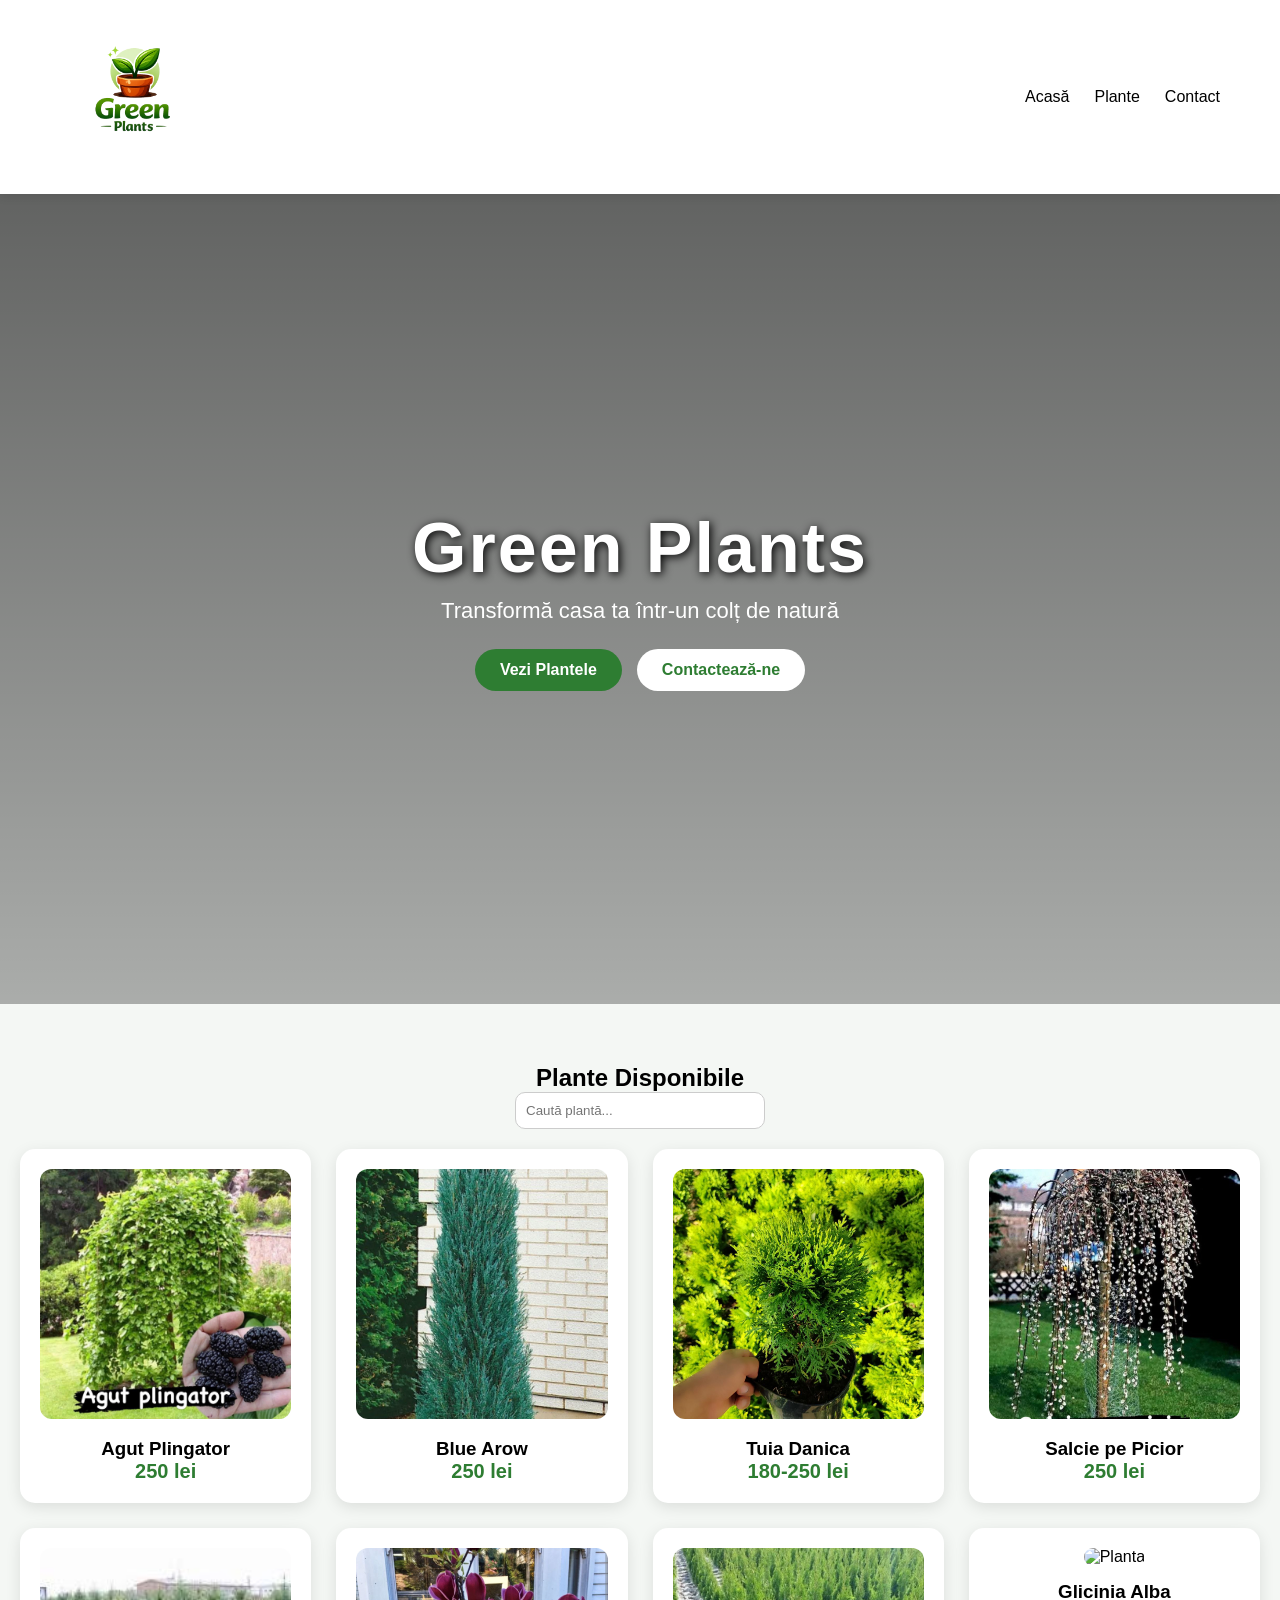
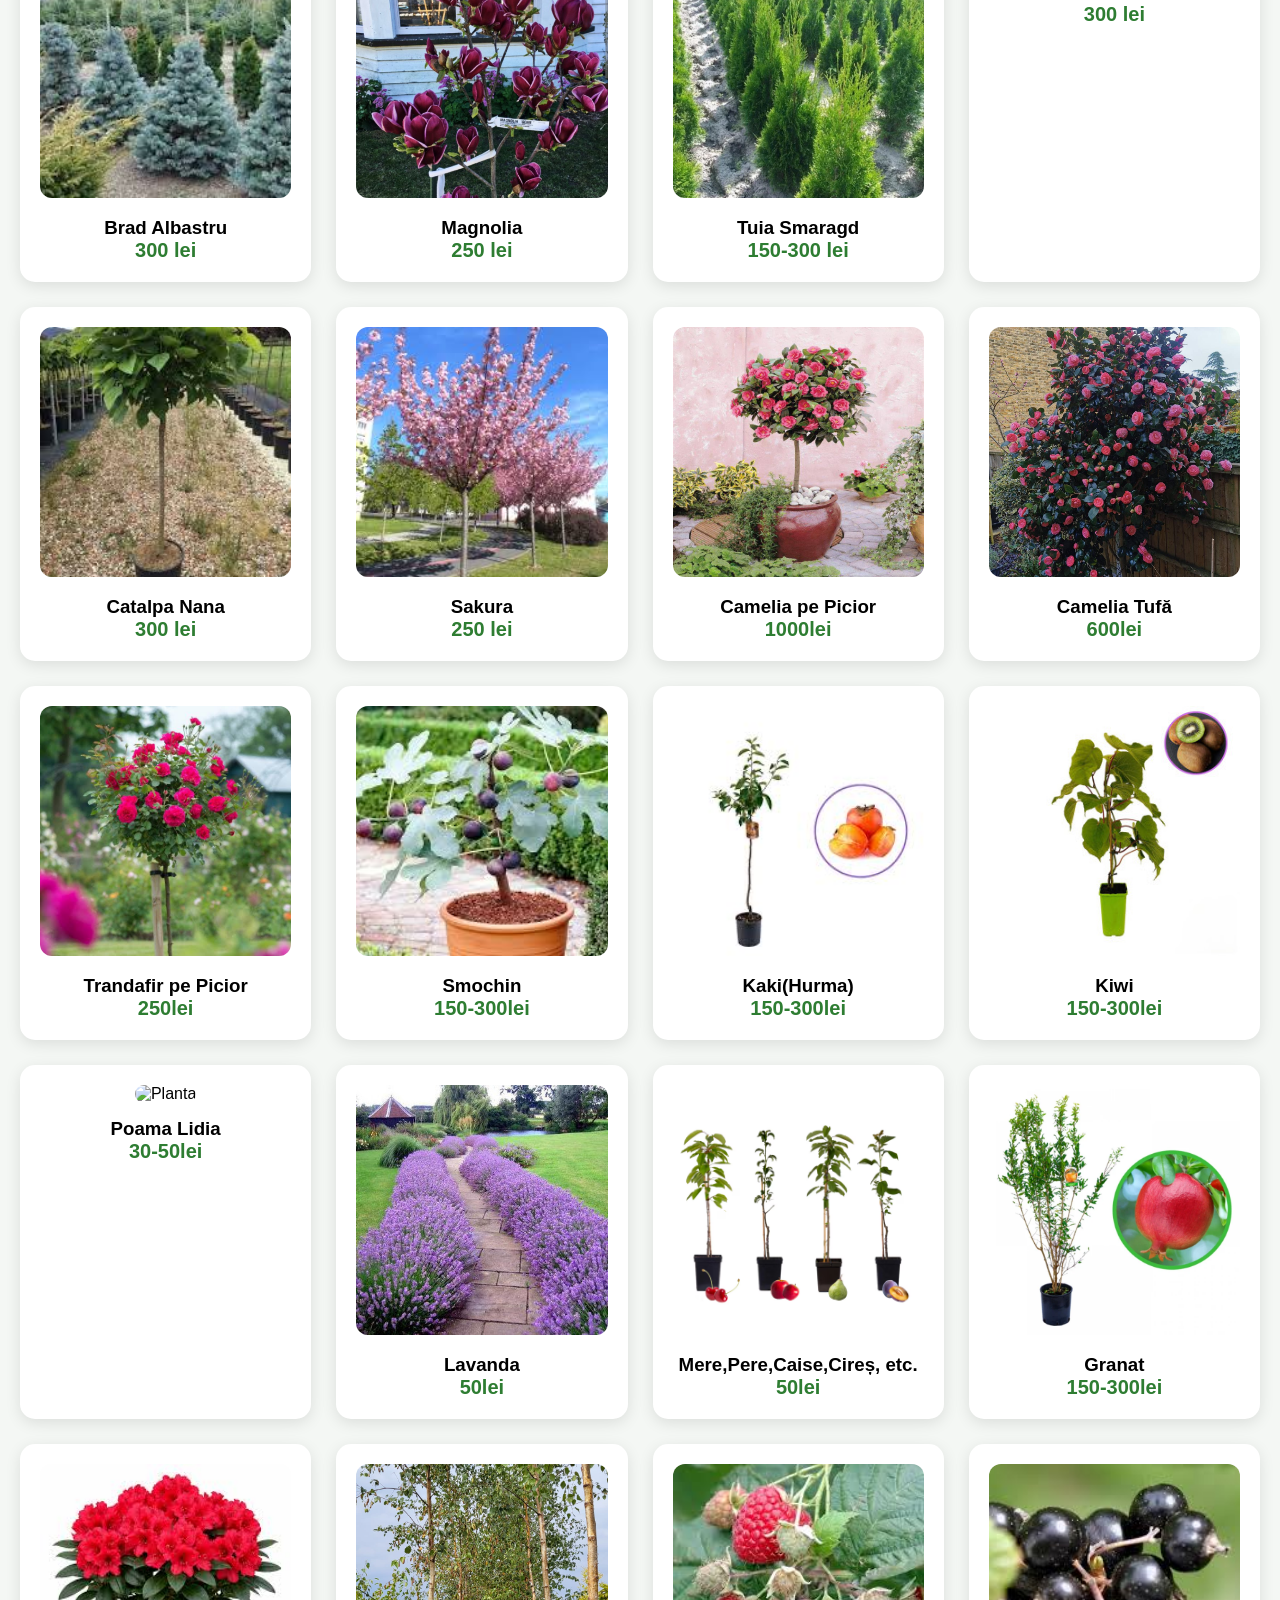
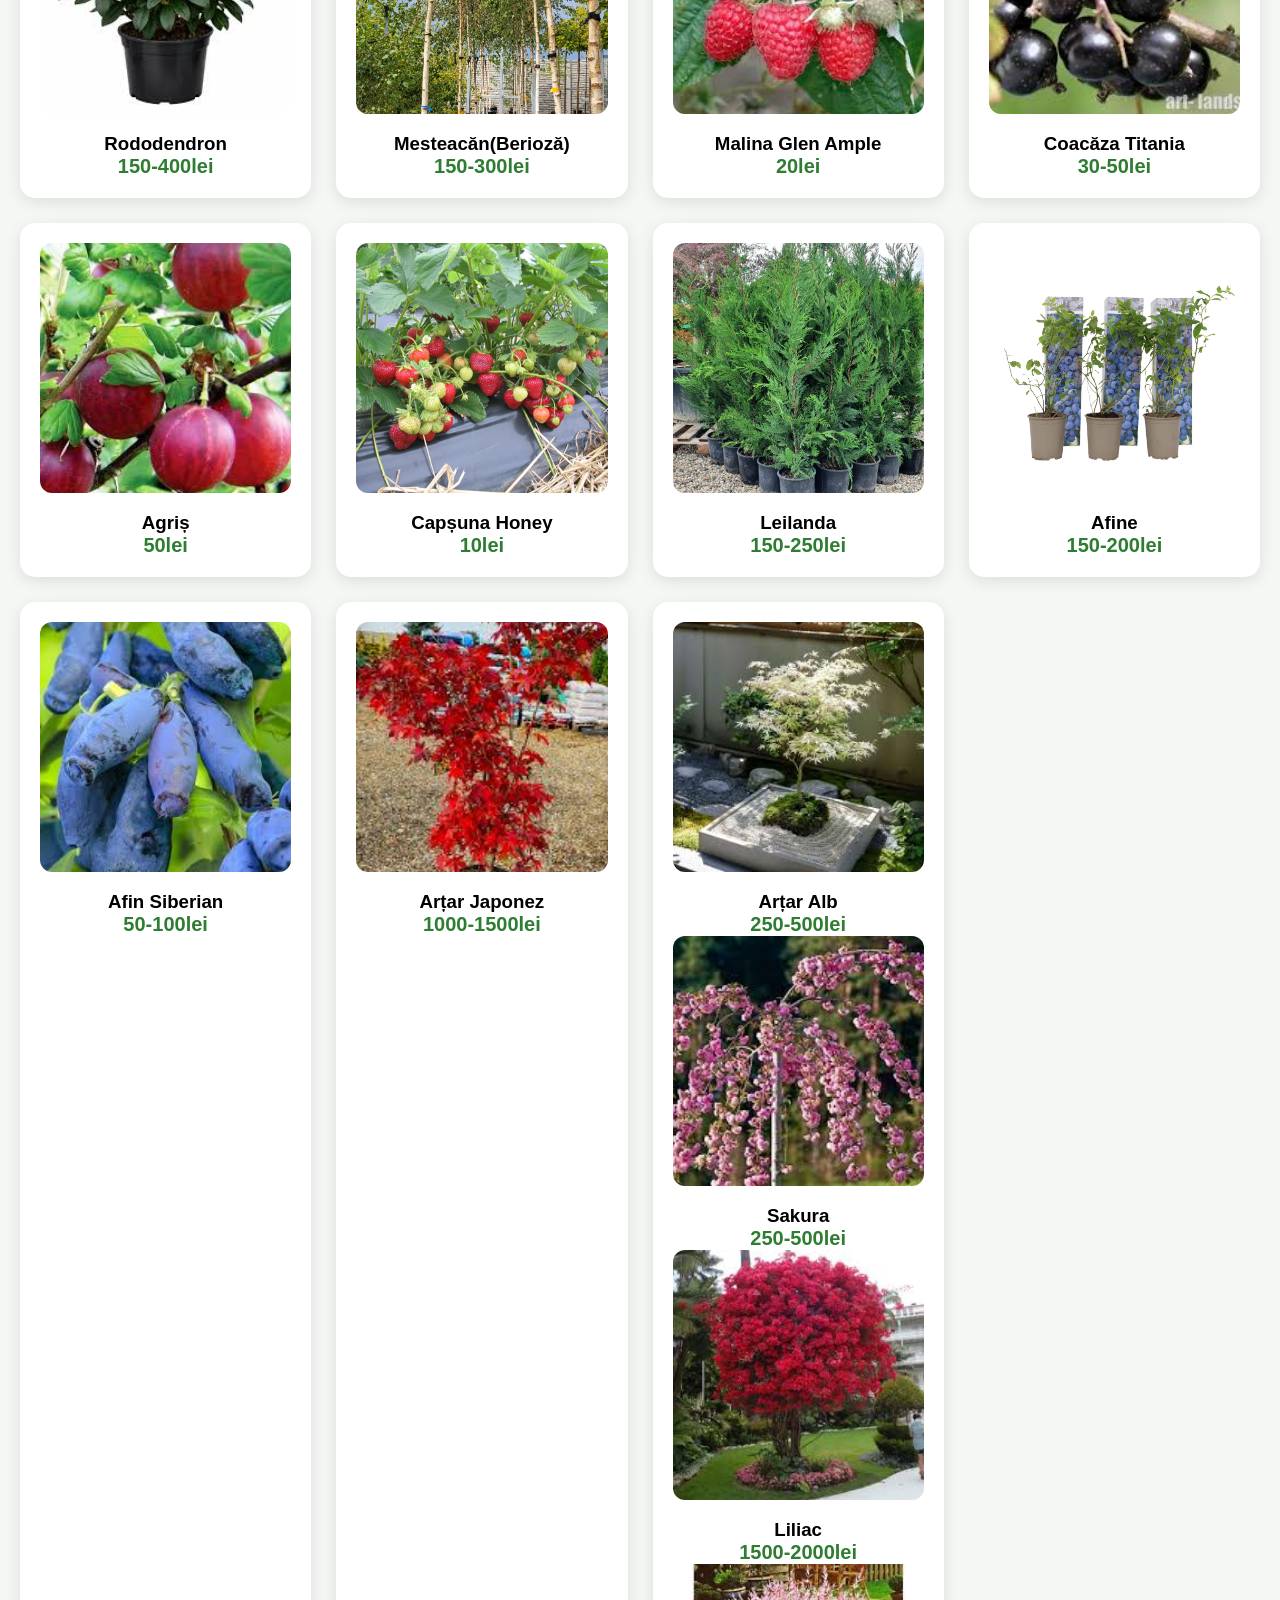
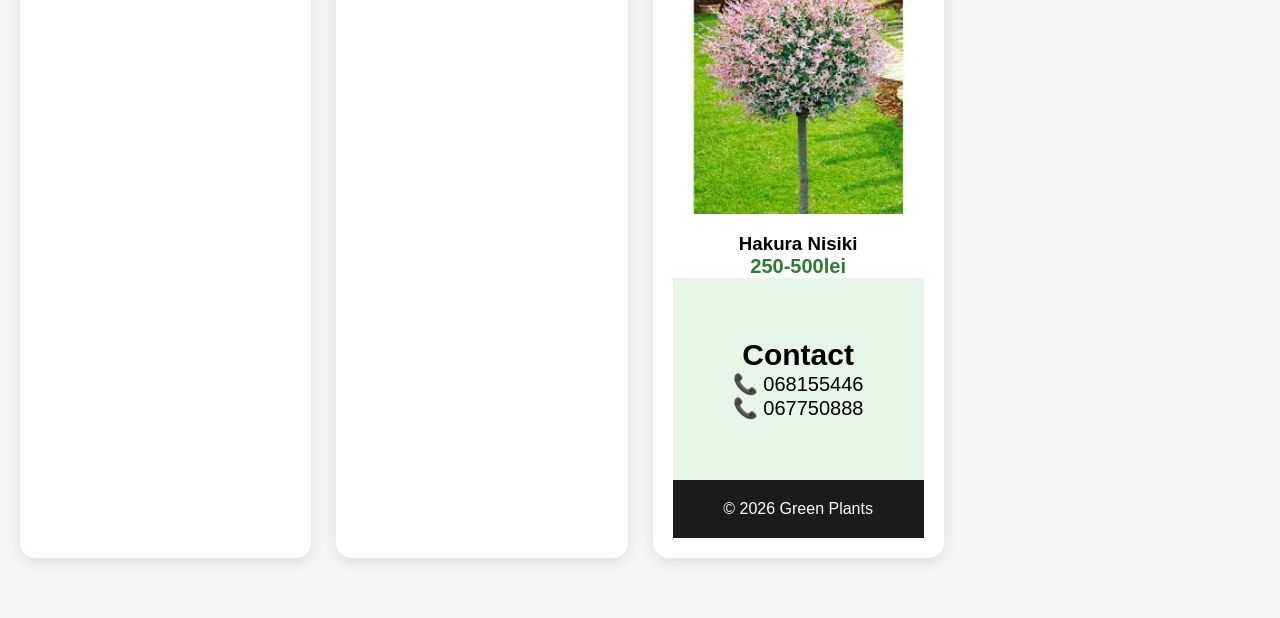
==== index.html @ edc7b647 "Update index.html" ====
<!DOCTYPE html>
<html lang="ro">
<head>
<meta charset="UTF-8">
<meta name="viewport" content="width=device-width, initial-scale=1.0">
<title>Green Plants</title>

<link rel="stylesheet" href="style.css">
</head>
<body>

<!-- NAVBAR -->
<nav>
    <div class="logo">
        <img src="logo.png" alt="Green Plants">
    </div>

    <div class="menu-toggle">☰</div>

    <ul id="menu">
        <li><a href="#home">Acasă</a></li>
        <li><a href="#products">Plante</a></li>
        <li><a href="#contact">Contact</a></li>
    </ul>
</nav>


<!-- HERO -->
<header class="hero" id="home">

    <div class="hero-overlay"></div>

    <div class="hero-content">
        <h1>Green Plants</h1>
        <p>Transformă casa ta într-un colț de natură</p>

        <div class="hero-buttons">
            <a href="#products" class="btn-primary">Vezi Plantele</a>
            <a href="#contact" class="btn-secondary">Contactează-ne</a>
        </div>
    </div>

</header>


<!-- PRODUSE -->
<section class="products" id="products">

<h2>Plante Disponibile</h2>
<input type="text" id="search" placeholder="Caută plantă...">
<div class="product-container">

    <div class="product">
        <img src="agut.jpg" alt="Planta">
        <h3>Agut Plingator</h3>
        <p class="price">250 lei</p>
    </div>

    <div class="product">
        <img src="bluearow.png" alt="Planta">
        <h3>Blue Arow</h3>
        <p class="price">250 lei</p>
    </div>

    <div class="product">
        <img src="thuja d.png" alt="Planta">
        <h3>Tuia Danica</h3>
        <p class="price">180-250 lei</p>
    </div>


<div class="product">
        <img src="salcie pe picior.png" alt="Planta">
        <h3>Salcie pe Picior</h3>
        <p class="price">250 lei</p>
    </div>

<div class="product">
        <img src="brad.png" alt="Planta">
        <h3>Brad Albastru</h3>
        <p class="price">300 lei</p>
    </div>

<div class="product">
        <img src="magnolia.png" alt="Planta">
        <h3>Magnolia </h3>
        <p class="price">250 lei</p>
    </div>

<div class="product">
        <img src="tuia.png" alt="Planta">
        <h3>Tuia Smaragd</h3>
        <p class="price">150-300 lei</p>
    </div>

    <div class="product">
        <img src="Glicinia.png" alt="Planta">
        <h3>Glicinia Alba</h3>
        <p class="price">300 lei</p>
    </div>

<div class="product">
        <img src="catalpa.png" alt="Planta">
        <h3>Catalpa Nana</h3>
        <p class="price">300 lei</p>
    </div>

<div class="product">
        <img src="sakura.png" alt="Planta">
        <h3>Sakura</h3>
        <p class="price">250 lei</p>
    </div>
 
    <div class="product">
        <img src="camelia.png" alt="Planta">
        <h3>Camelia pe Picior</h3>
        <p class="price">1000lei</p>
    </div>
    
    <div class="product">
        <img src="camelia1.png" alt="Planta">
        <h3>Camelia Tufă</h3>
        <p class="price">600lei</p>
 
   </div>

<div class="product">
        <img src="trandafir.png" alt="Planta">
        <h3>Trandafir pe Picior</h3>
        <p class="price">250lei</p>
    </div>


<div class="product">
        <img src="smochin.png" alt="Planta">
        <h3>Smochin</h3>
        <p class="price">150-300lei</p>
    </div>


<div class="product">
        <img src="hurma.png" alt="Planta">
        <h3>Kaki(Hurma)</h3>
        <p class="price">150-300lei</p>
    </div>


<div class="product">
        <img src="kiwi.png" alt="Planta">
        <h3>Kiwi</h3>
        <p class="price">150-300lei</p>
    </div>

<div class="product">
        <img src="Poama.png" alt="Planta">
        <h3>Poama Lidia </h3>
        <p class="price">30-50lei</p>
    </div>

<div class="product">
        <img src="lavanda.png" alt="Planta">
        <h3>Lavanda</h3>
        <p class="price">50lei</p>
    </div>

<div class="product">
        <img src="copacifruct.png" alt="Planta">
        <h3>Mere,Pere,Caise,Cireș, etc.</h3>
        <p class="price">50lei</p>
    </div>

<div class="product">
        <img src="granat.png" alt="Planta">
        <h3>Granat</h3>
        <p class="price">150-300lei</p>
    </div>

<div class="product">
        <img src="rododendron.png" alt="Planta">
        <h3>Rododendron</h3>
        <p class="price">150-400lei</p>
    </div>

<div class="product">
        <img src="berioza.png" alt="Planta">
        <h3>Mesteacăn(Berioză)</h3>
        <p class="price">150-300lei</p>
    </div>

<div class="product">
        <img src="malina.png" alt="Planta">
        <h3>Malina Glen Ample</h3>
        <p class="price">20lei</p>
    </div>

<div class="product">
        <img src="smorodina.png" alt="Planta">
        <h3>Coacăza Titania</h3>
        <p class="price">30-50lei</p>
    </div>


<div class="product">
        <img src="agris.png" alt="Planta">
        <h3>Agriș</h3>
        <p class="price">50lei</p>
    </div>


<div class="product">
        <img src="capsuna.png" alt="Planta">
        <h3>Capșuna Honey</h3>
        <p class="price">10lei</p>
    </div>


<div class="product">
        <img src="leilanda.png" alt="Planta">
        <h3>Leilanda</h3>
        <p class="price">150-250lei</p>
    </div>


<div class="product">
        <img src="afine.png" alt="Planta">
        <h3>Afine</h3>
        <p class="price">150-200lei</p>
    </div>


<div class="product">
        <img src="afinsib.png" alt="Planta">
        <h3>Afin Siberian</h3>
        <p class="price">50-100lei</p>
    </div>


<div class="product">
        <img src="artarrosu.png" alt="Planta">
        <h3>Arțar Japonez</h3>
        <p class="price">1000-1500lei</p>
    </div>

<div class="product">
        <img src="artar.png" alt="Planta">
        <h3>Arțar Alb</h3>
   <p class="price">250-500lei</p>
</d

</div

    <div class="product">
        <img src="sakurapl.png" alt="Planta">
        <h3>Sakura</h3>
        <p class="price">250-500lei</p>
    </d
    
    </div

<div class="product">
        <img src="liliac.png" alt="Planta">
        <h3>Liliac</h3>
        <p class="price">1500-2000lei</p>
</d
</div

<div class="product">
        <img src="hakura.png" alt="Planta">
        <h3>Hakura Nisiki</h3>
    <p class="price">250-500lei</p>

</d
</div


        
</section>


<!-- CONTACT -->
<section class="contact" id="contact">

<h2>Contact</h2>

<p>📞 068155446</p>
<p>📞 067750888</p>



</section>


<footer>
© 2026 Green Plants
</footer>


<!-- LIGHTBOX -->
<div id="lightbox" class="lightbox">
    <span class="close">&times;</span>
    <img class="lightbox-content" id="lightbox-img">
</div>

<button id="topBtn">⬆</button>

<script src="script.js"></script>

</body>
</html>
---- style.css ----
*{
margin:0;
padding:0;
box-sizing:border-box;
font-family:Arial, sans-serif;
scroll-behavior:smooth;
}

body{
background:#f4f7f4;
}

/* NAVBAR */
nav{
display:flex;
justify-content:space-between;
align-items:center;
padding:20px 60px;
background:white;
box-shadow:0 2px 10px rgba(0,0,0,0.1);
position:sticky;
top:0;
z-index:100;
}

.logo img{
width:150px;
}

.menu-toggle{
display:none;
font-size:30px;
cursor:pointer;
}

nav ul{
display:flex;
gap:25px;
list-style:none;
}

nav a{
text-decoration:none;
color:black;
font-weight:500;
transition:0.3s;
}

nav a:hover{
color:#2e7d32;
}

/* HERO */

/* HERO NOU - DESIGN MODERN */
.hero{
    position:relative;
    height:90vh;
    background:url('hero.jpg') center/cover no-repeat;
    display:flex;
    align-items:center;
    justify-content:center;
    text-align:center;
    color:white;
}

.hero-overlay{
    position:absolute;
    top:0;
    left:0;
    width:100%;
    height:100%;
    background:linear-gradient(rgba(0,0,0,0.6), rgba(0,0,0,0.3));
}

.hero-content{
    position:relative;
    z-index:2;
    animation:slideIn 1.5s ease;
}

.hero-content h1{
    font-size:70px;
    letter-spacing:2px;
    margin-bottom:10px;
    text-shadow:2px 2px 10px black;
}

.hero-content p{
    font-size:22px;
    margin-bottom:25px;
}

.hero-buttons{
    display:flex;
    gap:15px;
    justify-content:center;
}

.btn-primary,
.btn-secondary{
    padding:12px 25px;
    border-radius:30px;
    text-decoration:none;
    font-weight:bold;
    transition:0.3s;
}

.btn-primary{
    background:#2e7d32;
    color:white;
}

.btn-secondary{
    background:white;
    color:#2e7d32;
}

.btn-primary:hover{
    background:#1b5e20;
}

.btn-secondary:hover{
    background:#e8f5e9;
}

/* ANIMATIE */
@keyframes slideIn{
    from{
        opacity:0;
        transform:translateY(40px);
    }
    to{
        opacity:1;
        transform:translateY(0);
    }
}

/* RESPONSIVE HERO */
@media(max-width:768px){

.hero-content h1{
    font-size:40px;
}

.hero-content p{
    font-size:18px;
}

.hero-buttons{
    flex-direction:column;
}

}


/* PRODUSE */
.products{
padding:60px 20px;
text-align:center;
}

#search{
padding:10px;
width:250px;
margin-bottom:20px;
border-radius:10px;
border:1px solid #ccc;
}

.product-container{
display:grid;
grid-template-columns:repeat(auto-fit,minmax(250px,1fr));
gap:25px;
}

.product{
background:white;
padding:20px;
border-radius:15px;
box-shadow:0 4px 15px rgba(0,0,0,0.1);
transition:0.3s;
cursor:pointer;
}

.product:hover{
transform:scale(1.05);
}

.product img{
width:100%;
height:250px;
object-fit:cover;
border-radius:12px;
margin-bottom:15px;
}

.price{
font-size:20px;
color:#2e7d32;
font-weight:bold;
}

/* CONTACT */
.contact{
background:#e8f5e9;
padding:60px 20px;
text-align:center;
font-size:20px;
}

#contactBtn{
margin-top:20px;
padding:10px 20px;
border:none;
background:#2e7d32;
color:white;
border-radius:10px;
cursor:pointer;
}

/* FOOTER */
footer{
background:#1b1b1b;
color:white;
text-align:center;
padding:20px;
}

/* LIGHTBOX */
.lightbox{
display:none;
position:fixed;
z-index:999;
left:0;
top:0;
width:100%;
height:100%;
background:rgba(0,0,0,0.8);
text-align:center;
}

.lightbox-content{
margin-top:5%;
max-width:80%;
max-height:80%;
border-radius:10px;
}

.close{
position:absolute;
top:20px;
right:35px;
color:white;
font-size:4
}
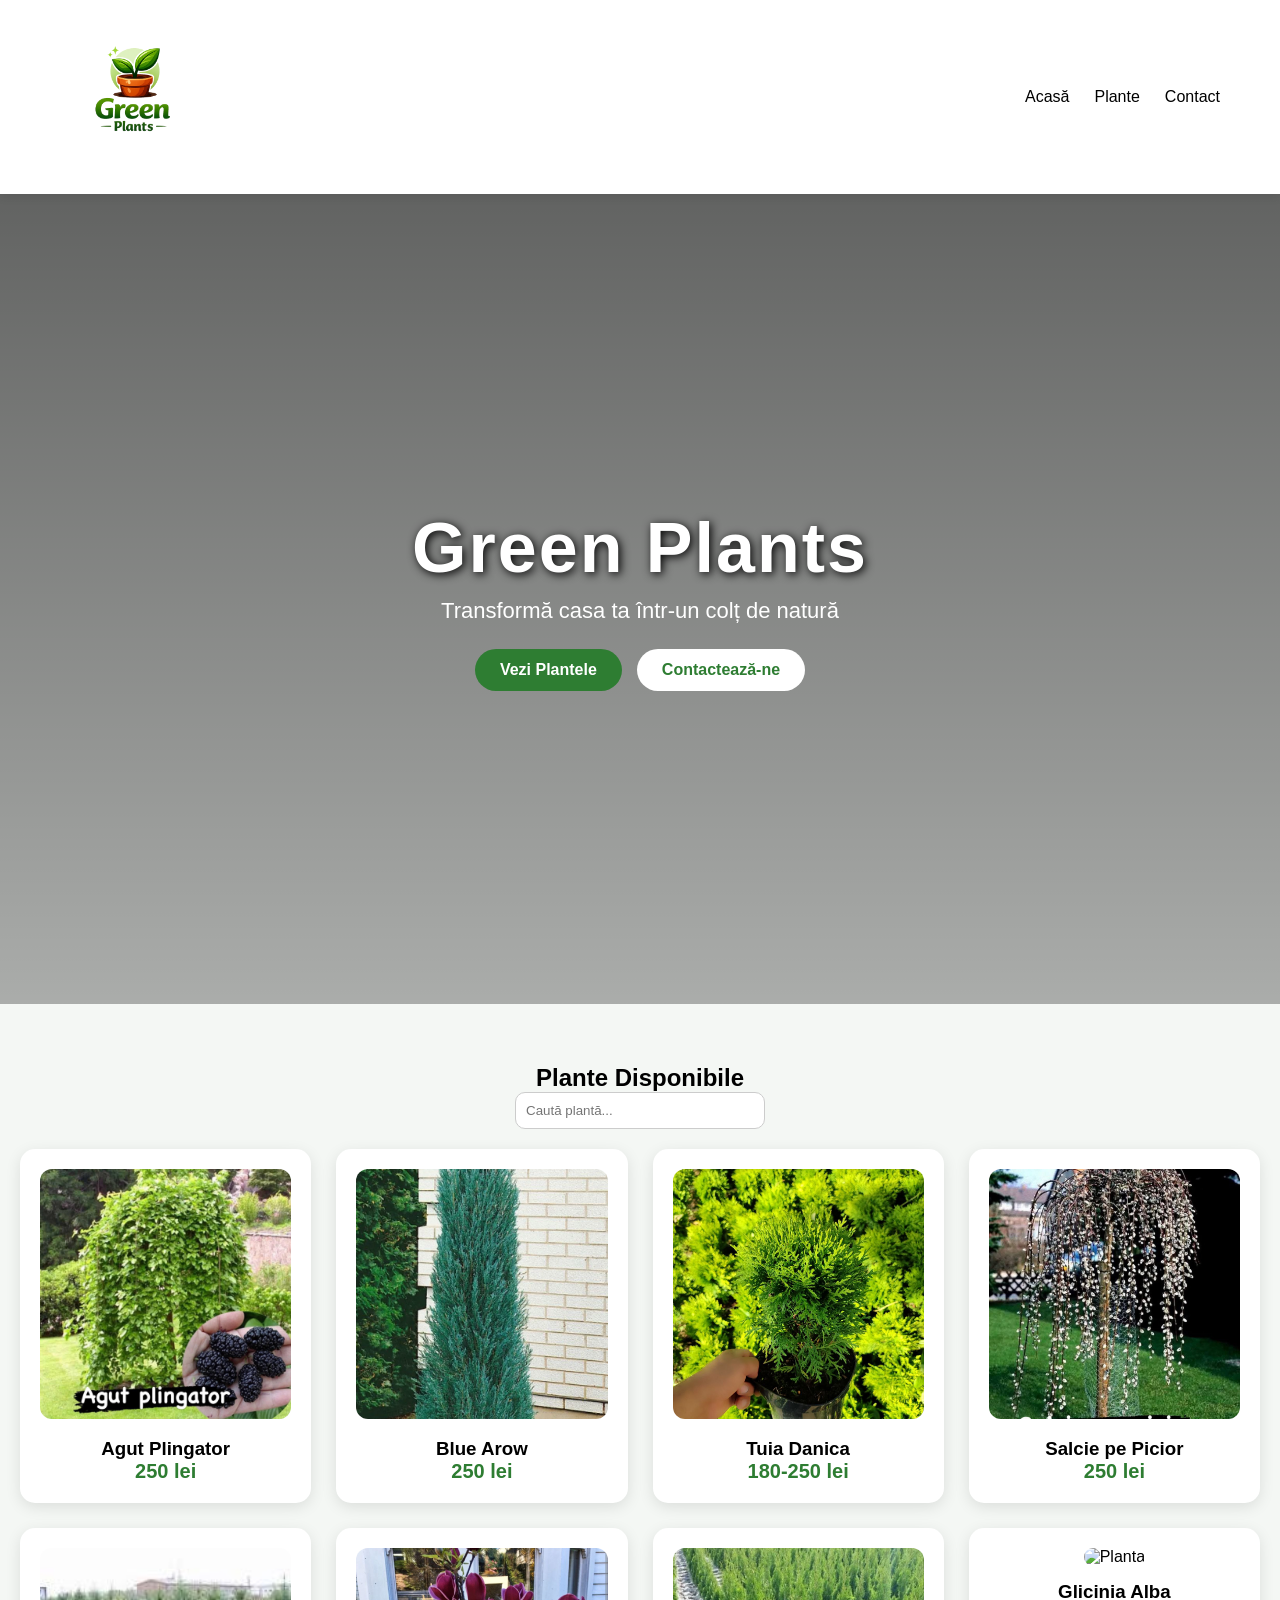
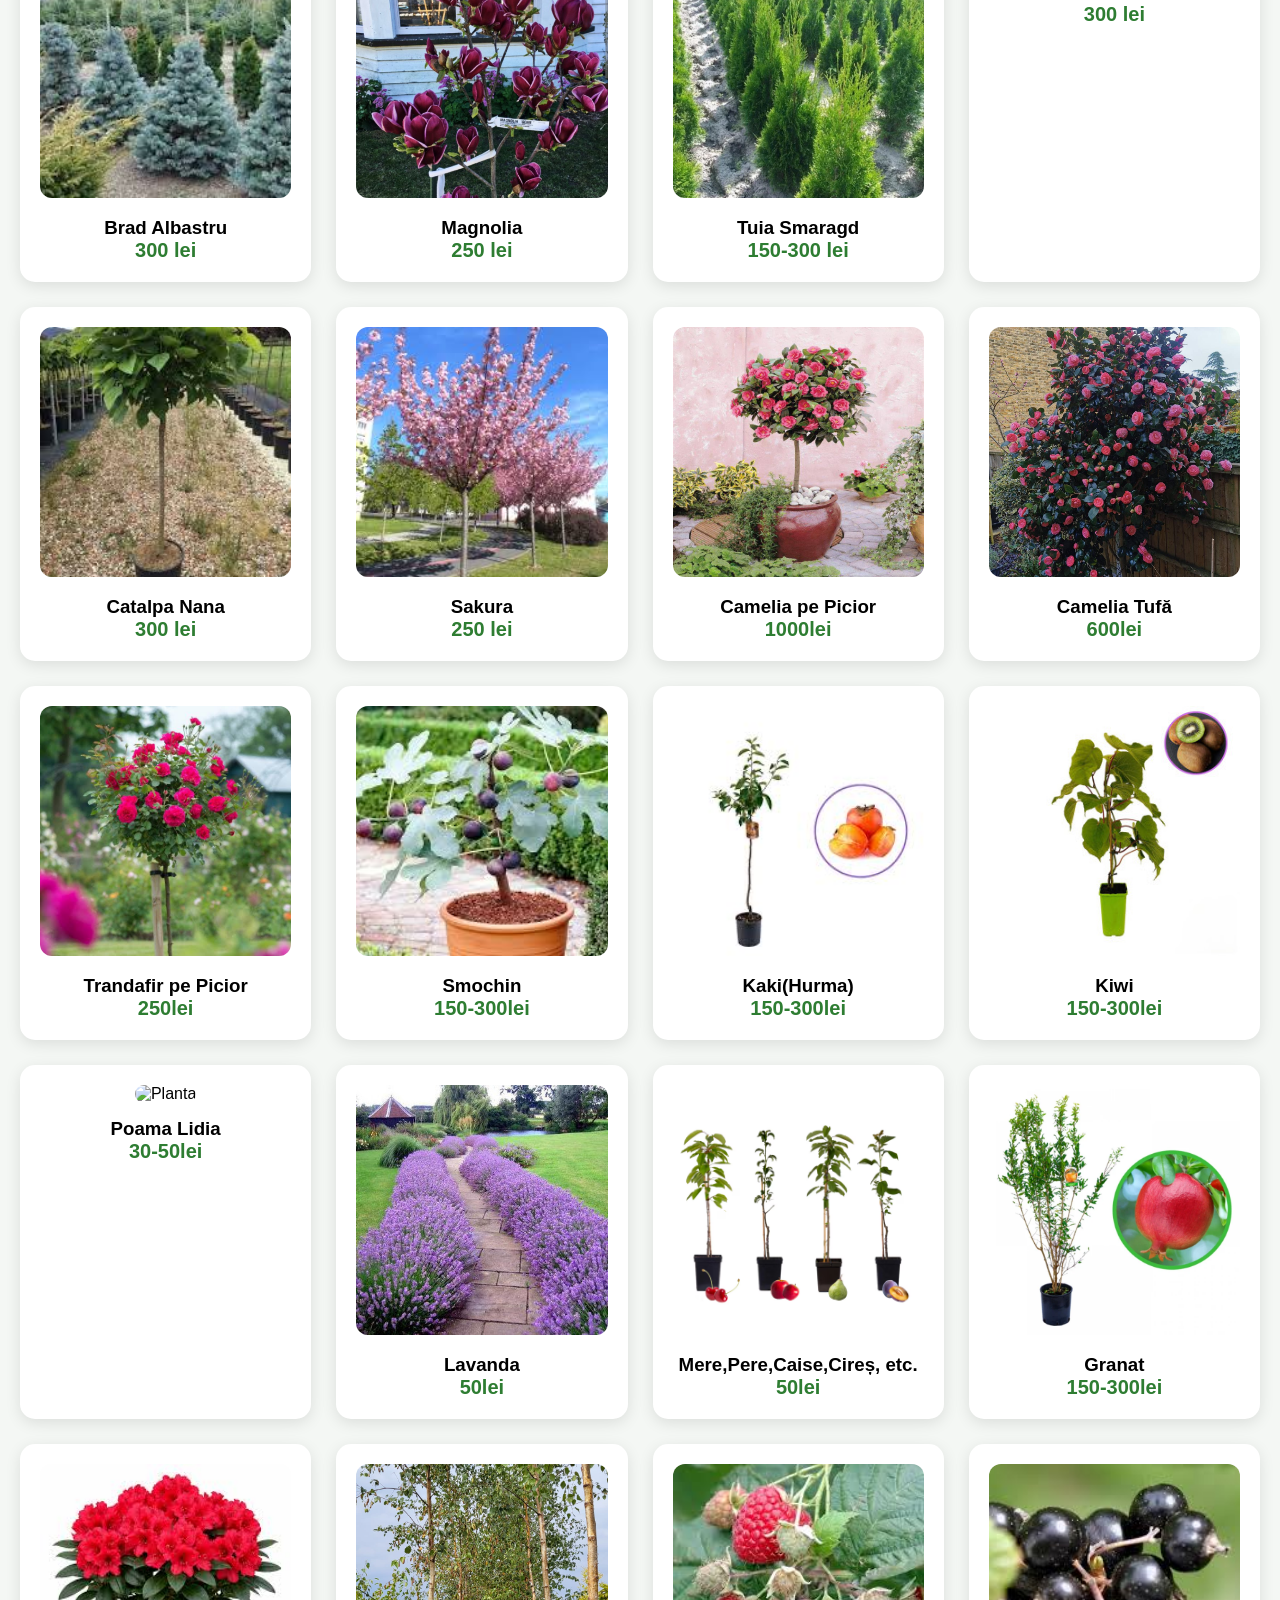
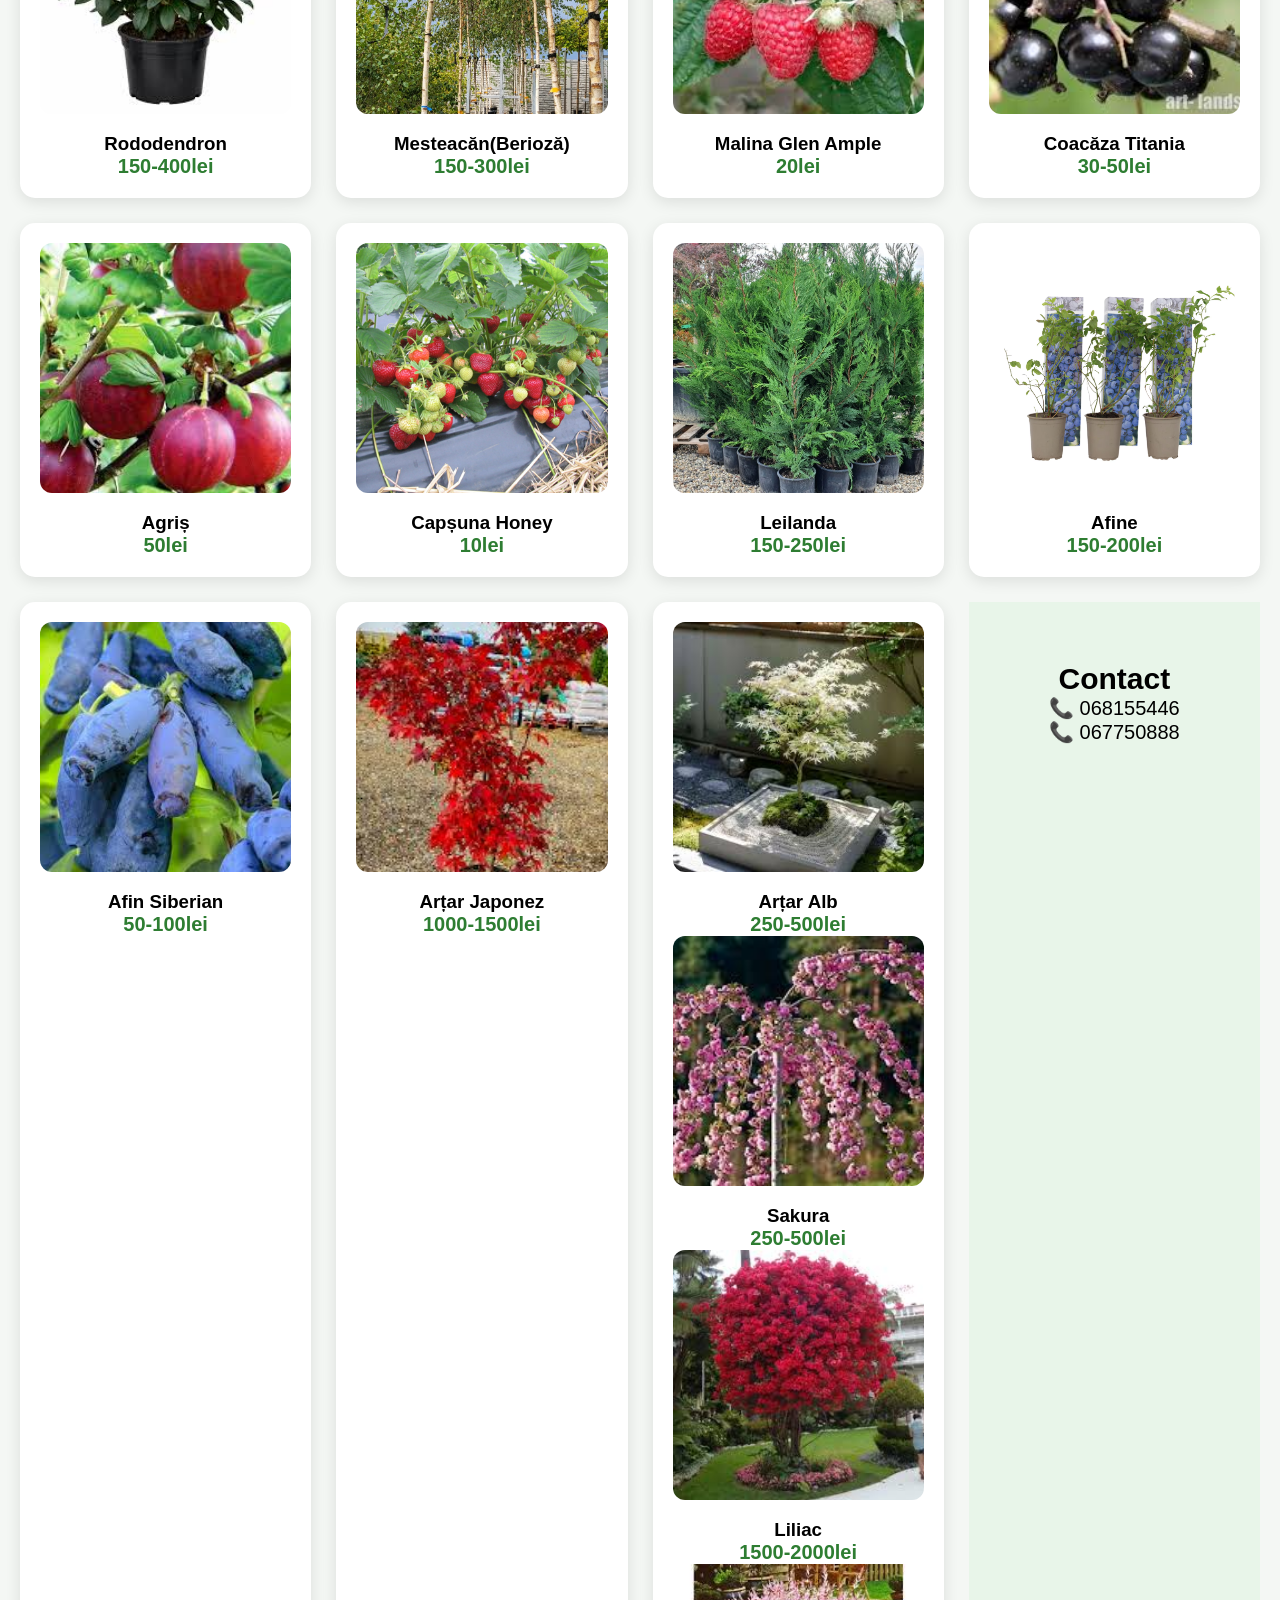
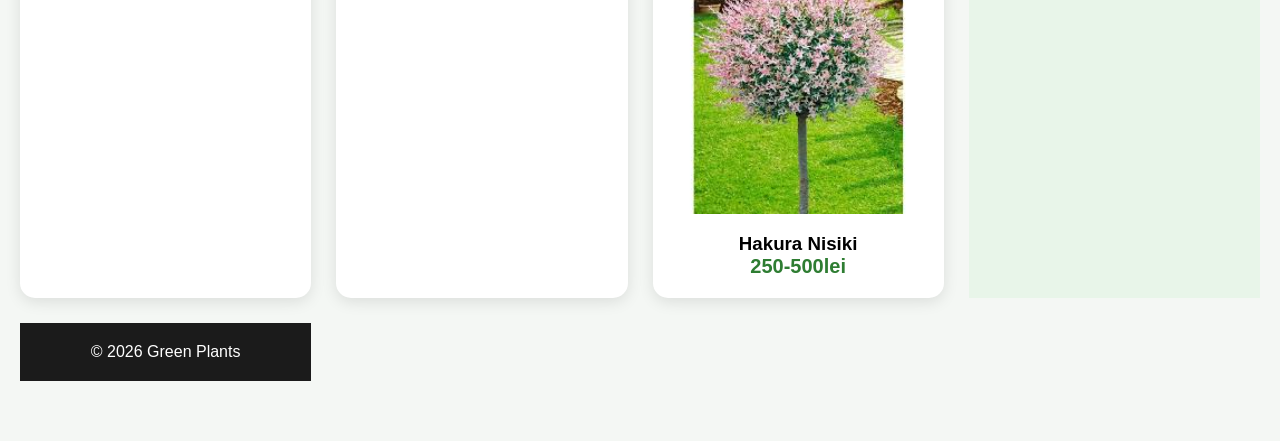
==== commit 5abb5945: "Update index.html" ====
--- a/index.html
+++ b/index.html
@@ -270,7 +270,7 @@
         <h3>Hakura Nisiki</h3>
     <p class="price">250-500lei</p>
 
-</d
+
 </div
 
 
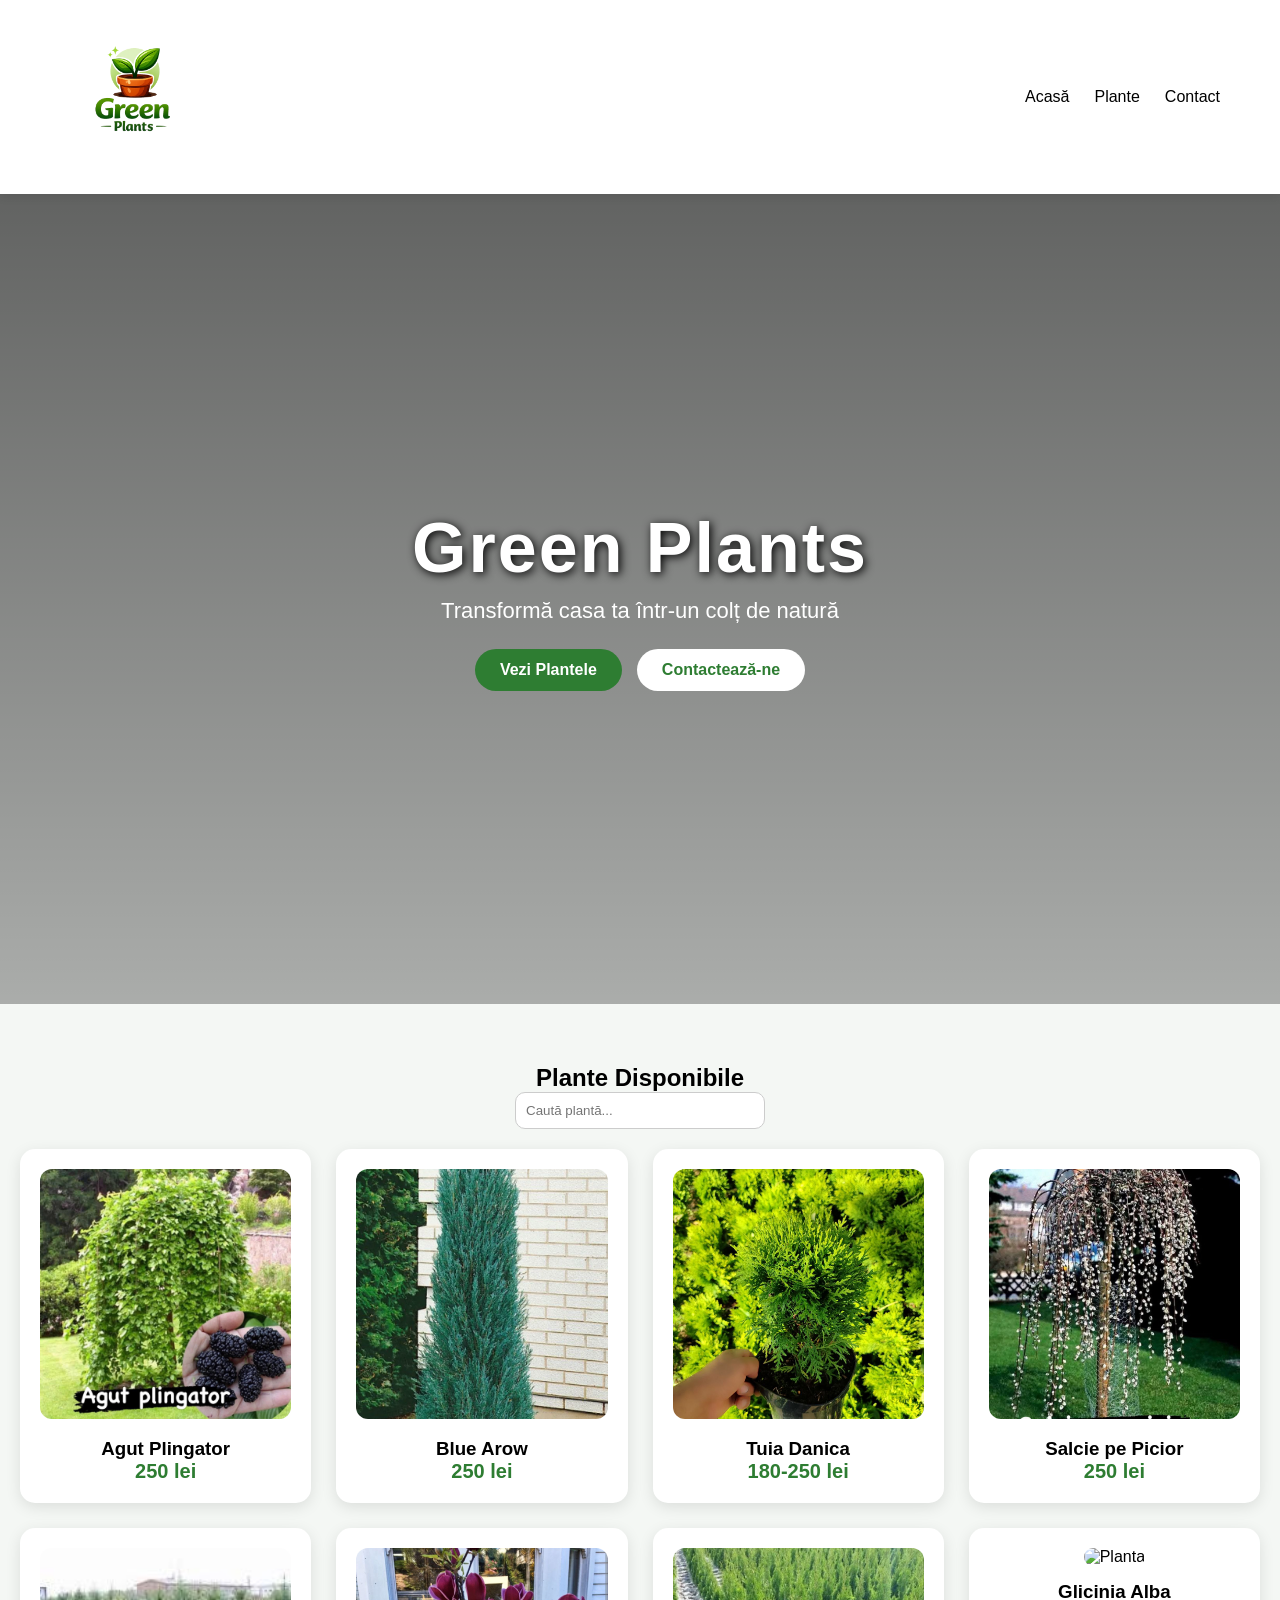
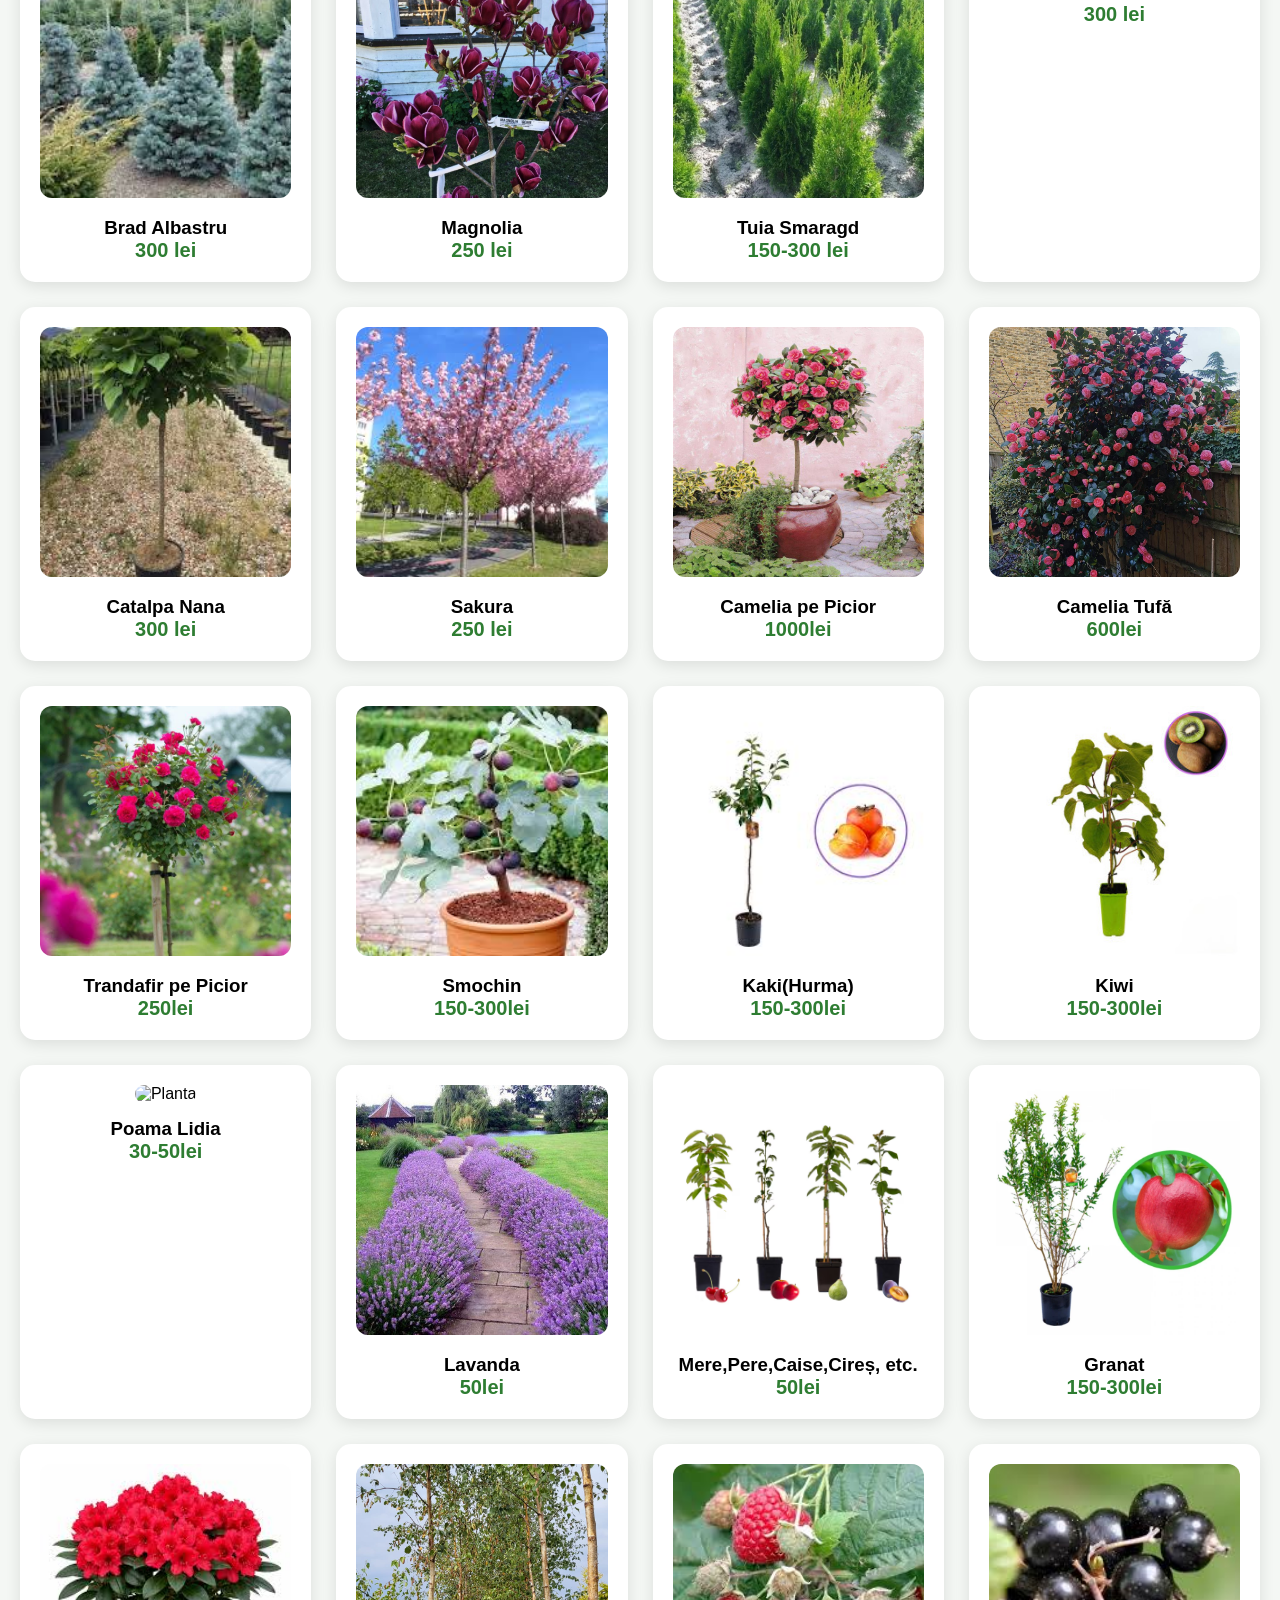
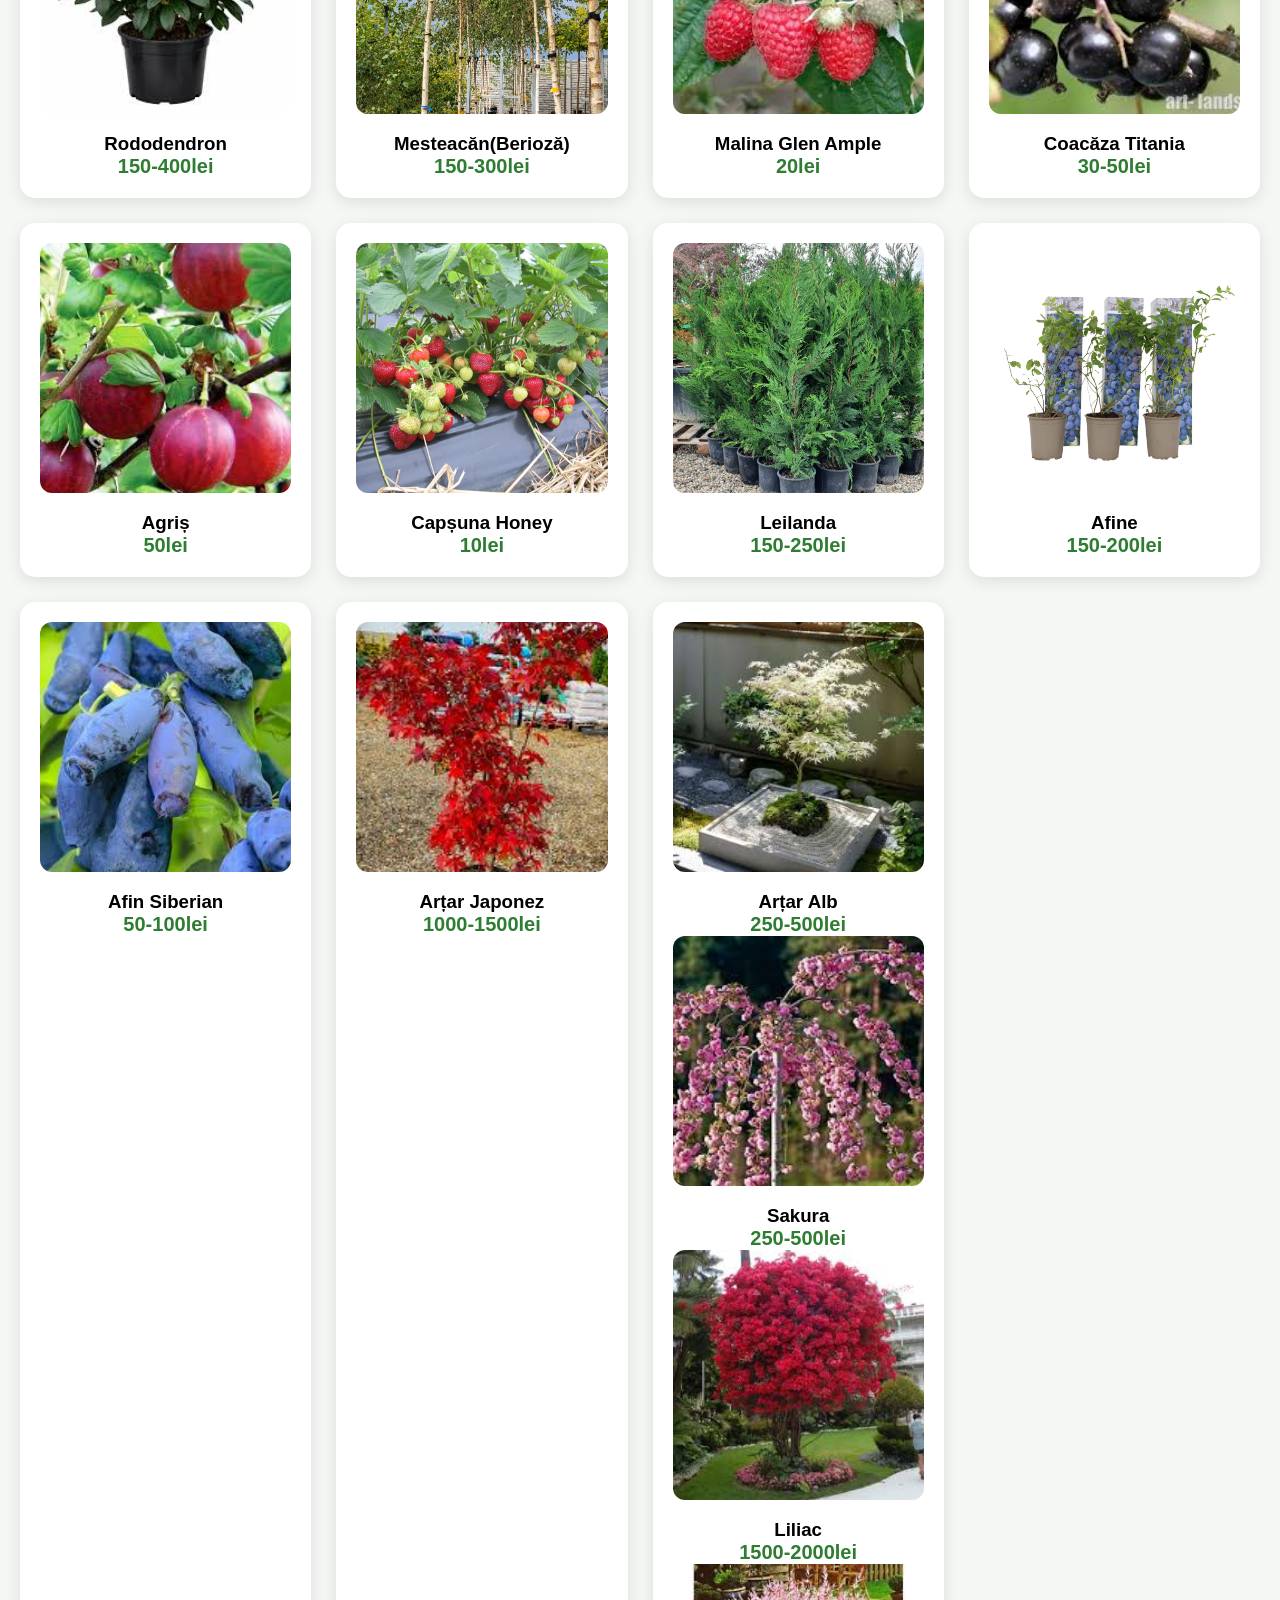
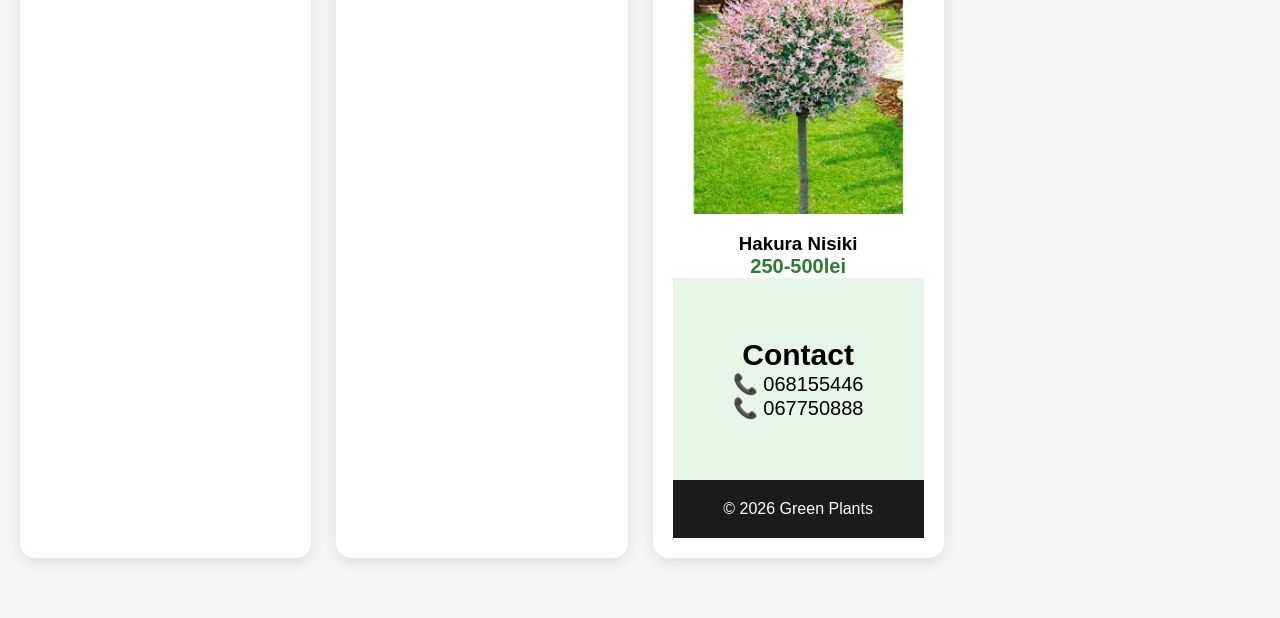
==== commit 1a544c1e: "Update index.html" ====
--- a/index.html
+++ b/index.html
@@ -270,7 +270,7 @@
         <h3>Hakura Nisiki</h3>
     <p class="price">250-500lei</p>
 
-
+</d
 </div
 
 
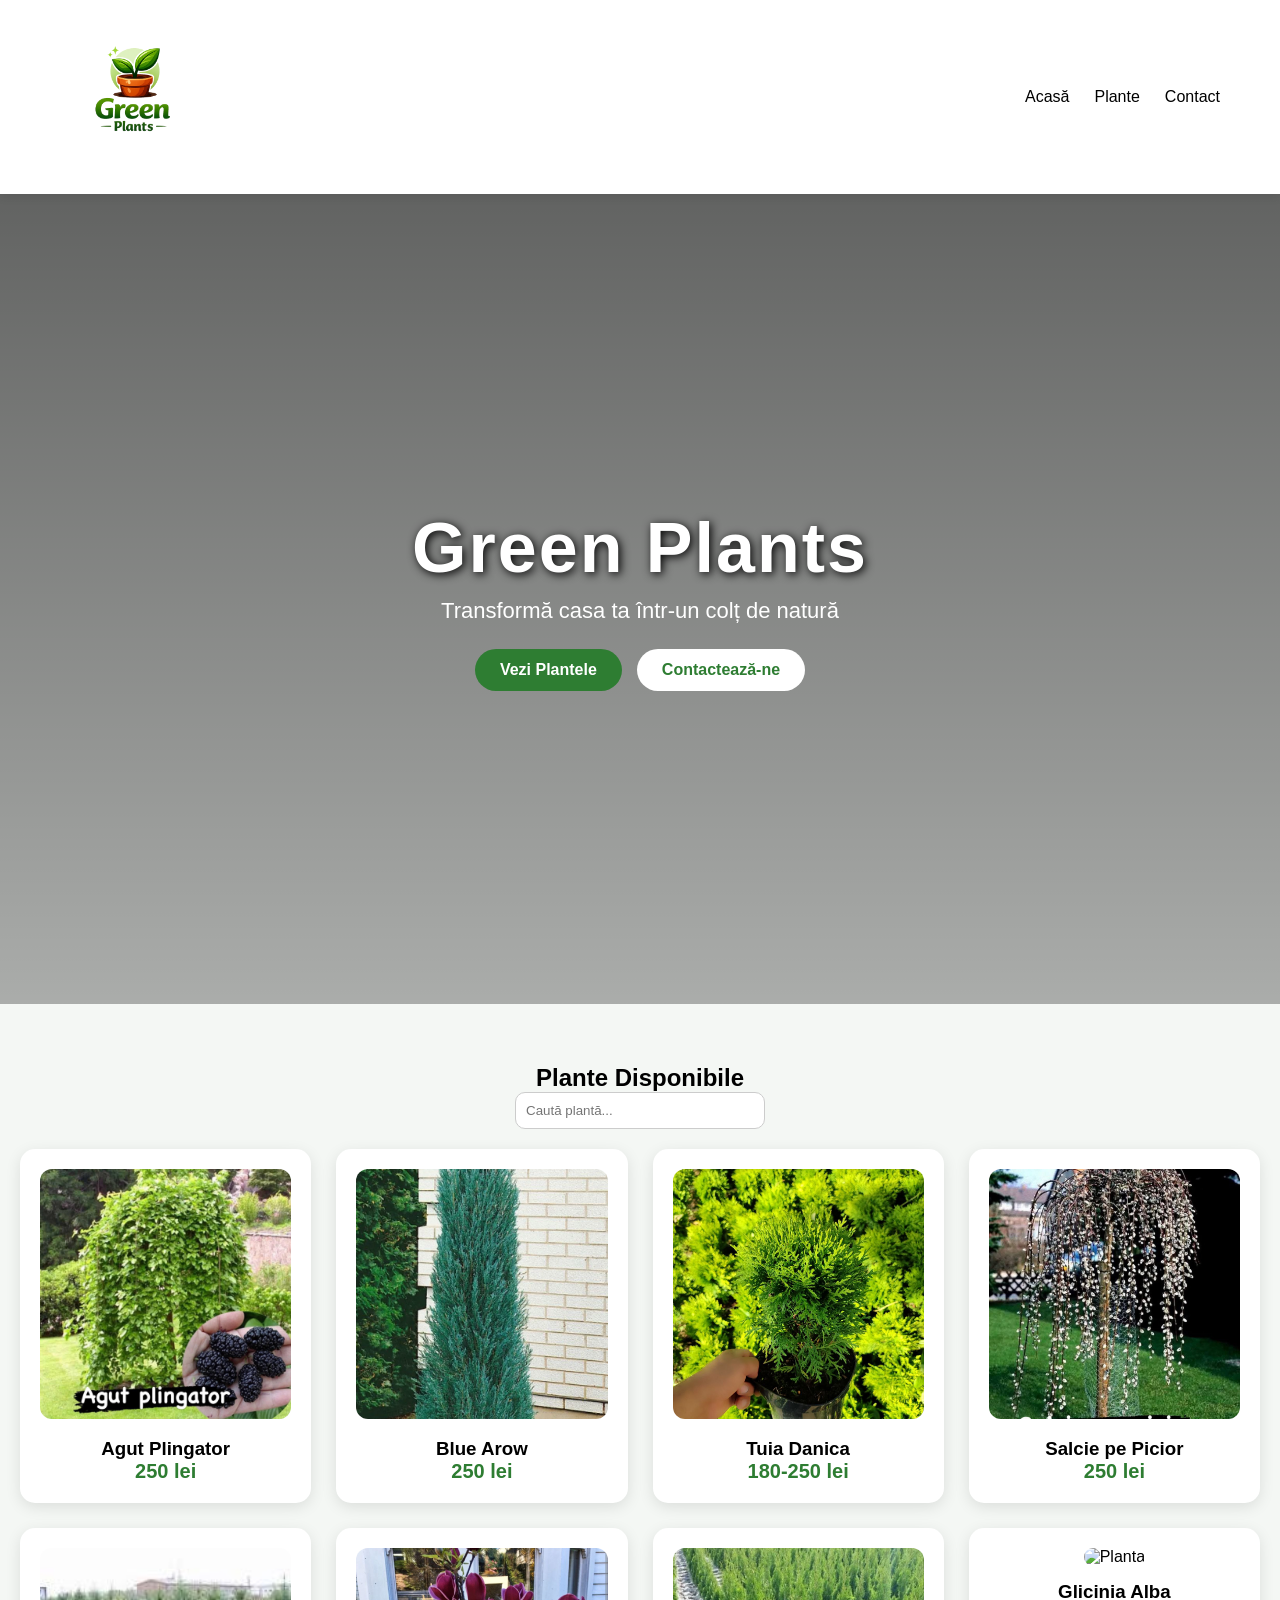
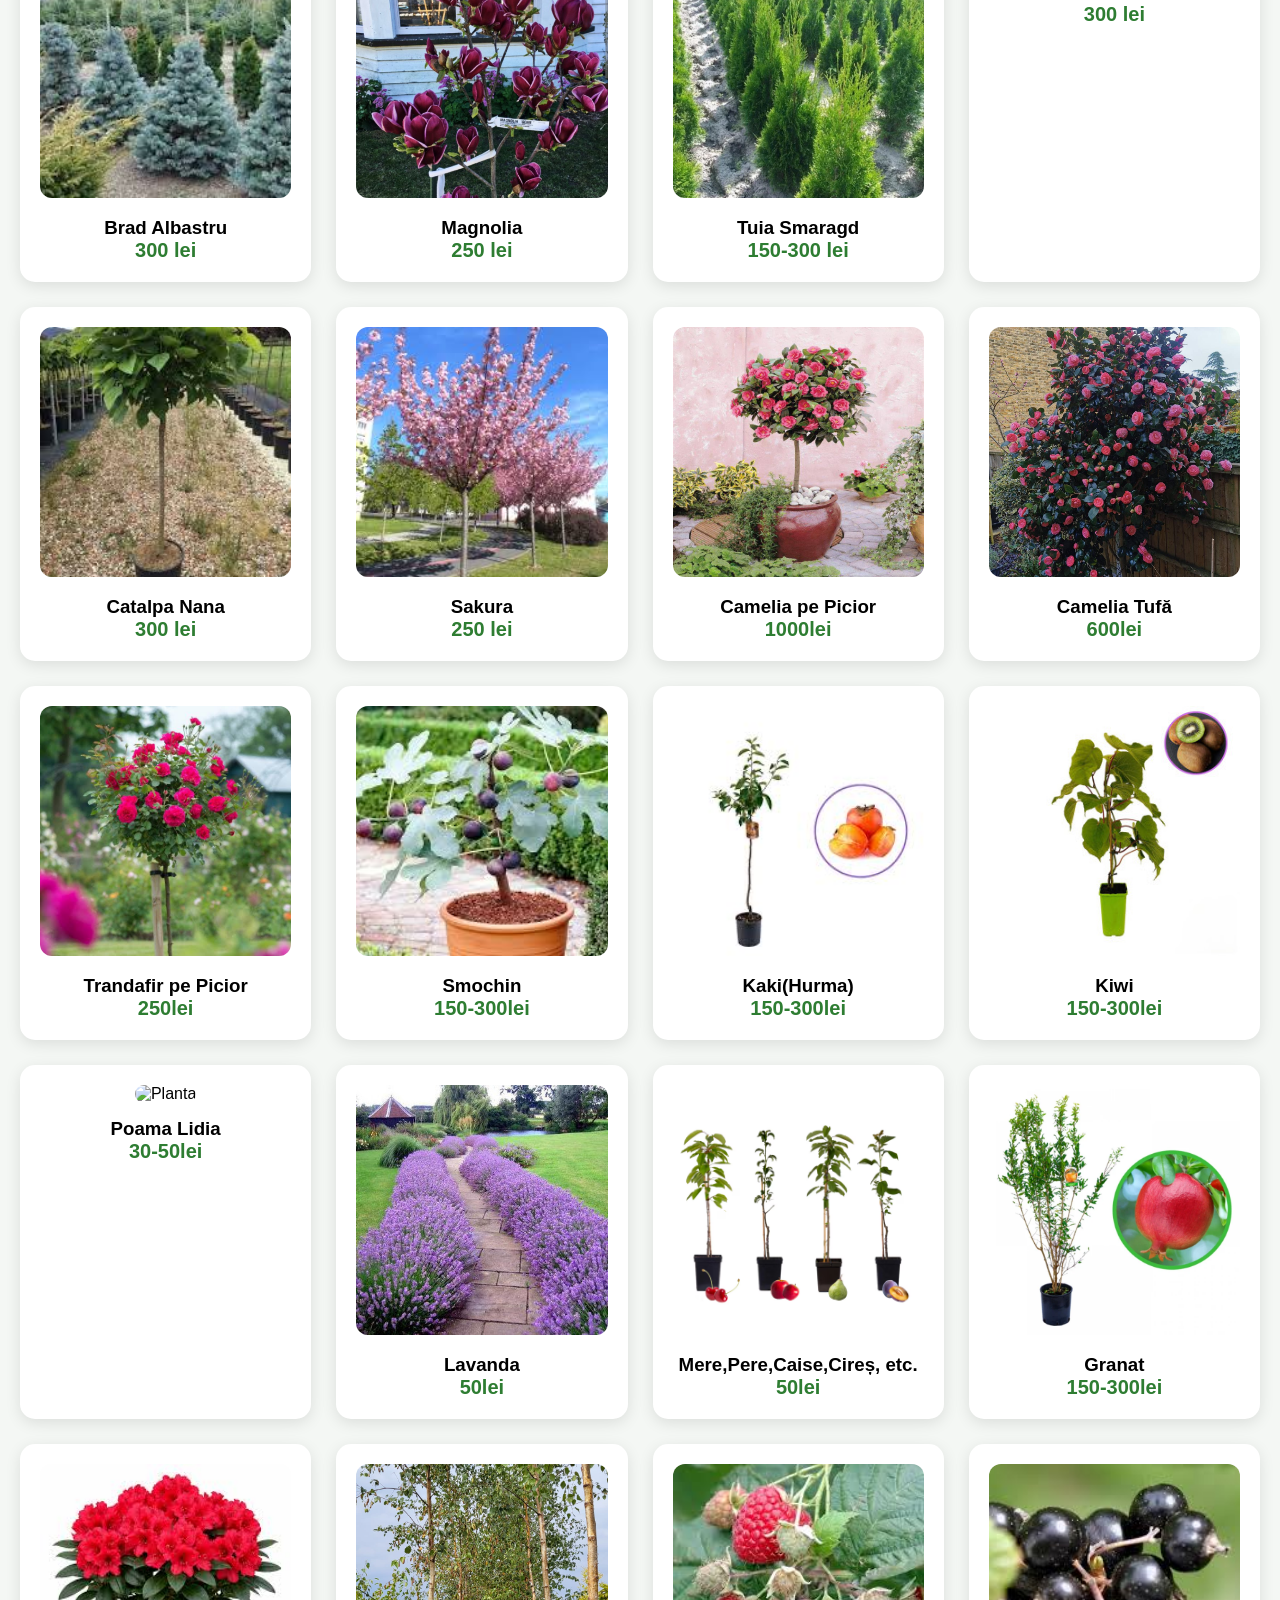
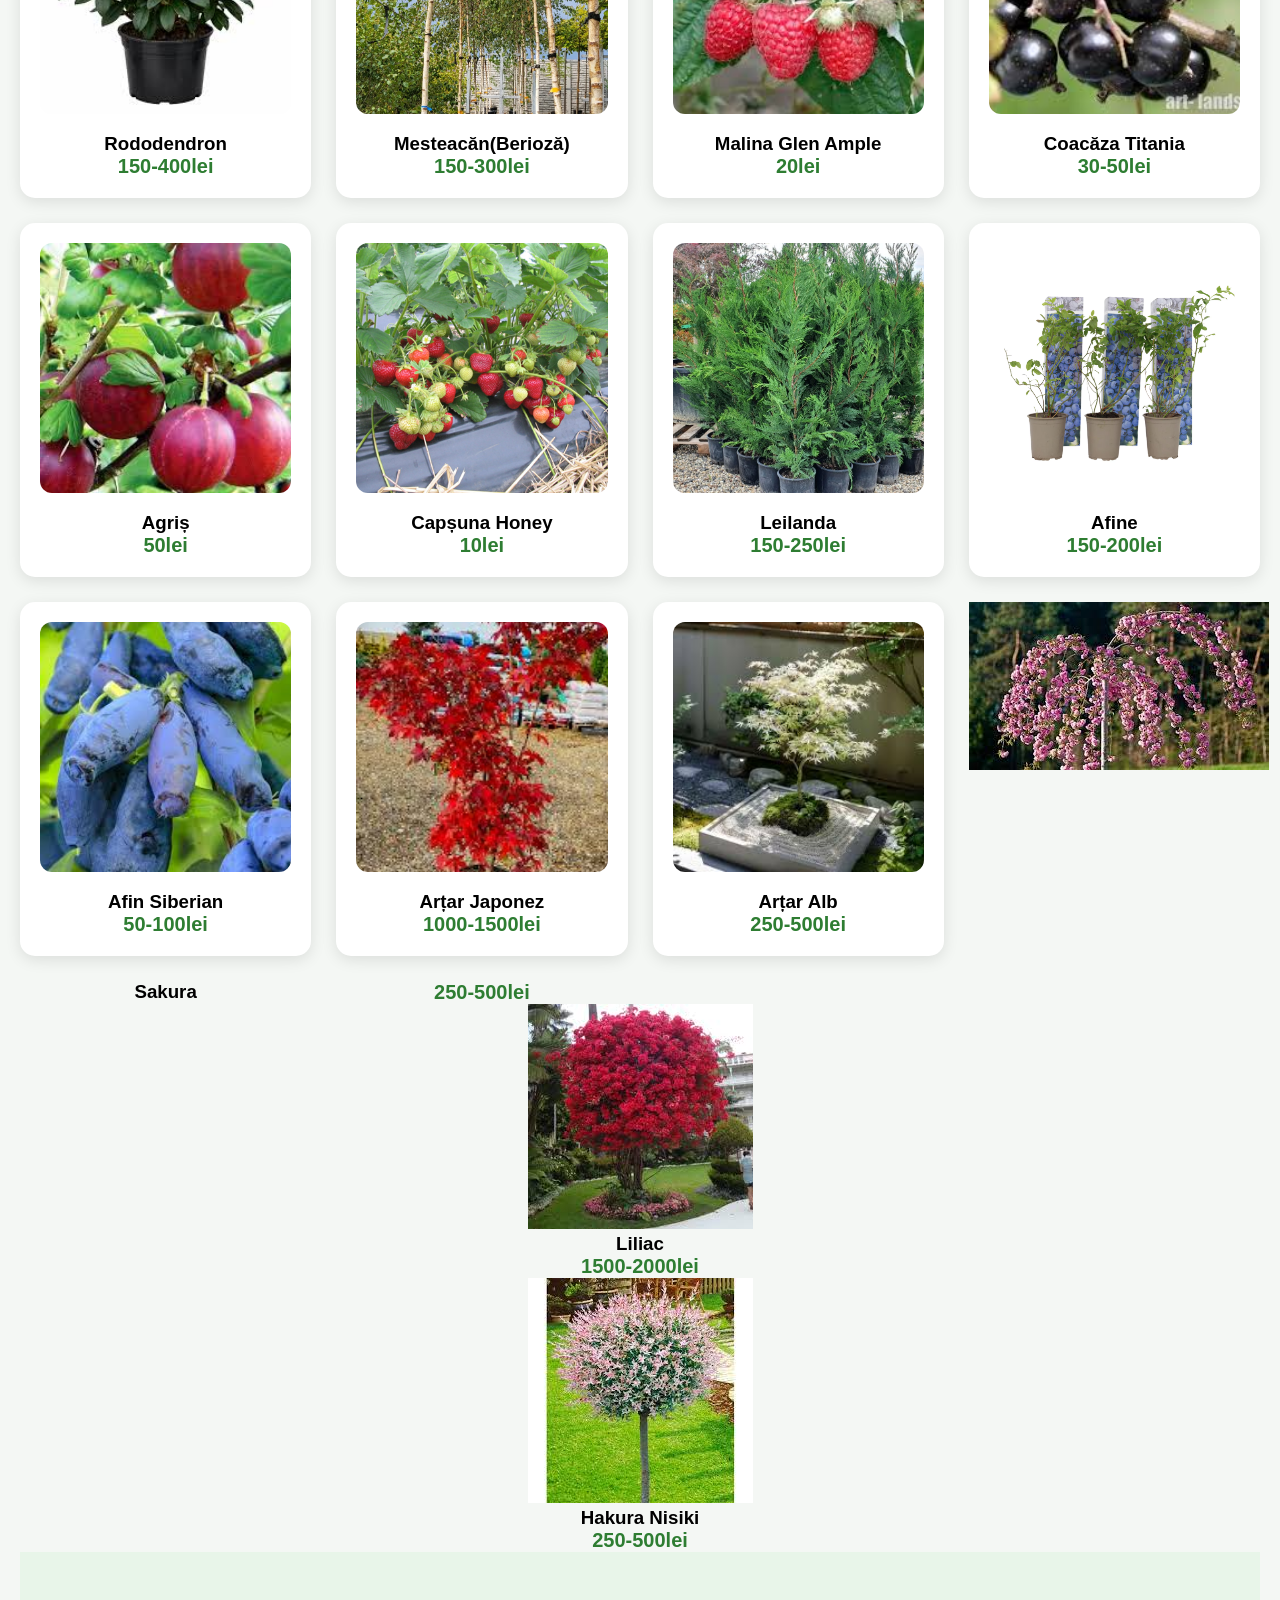
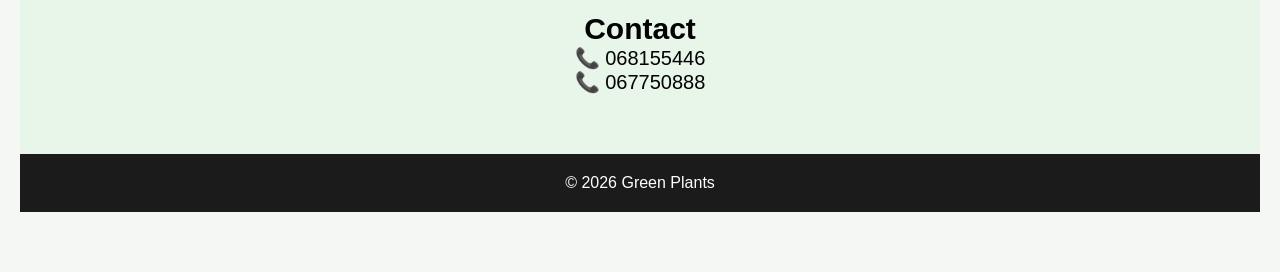
==== commit ad2677b6: "Update index.html" ====
--- a/index.html
+++ b/index.html
@@ -246,7 +246,7 @@
         <img src="artar.png" alt="Planta">
         <h3>Arțar Alb</h3>
    <p class="price">250-500lei</p>
-</d
+
 
 </div
 
@@ -254,7 +254,7 @@
         <img src="sakurapl.png" alt="Planta">
         <h3>Sakura</h3>
         <p class="price">250-500lei</p>
-    </d
+    
     
     </div
 
@@ -262,7 +262,7 @@
         <img src="liliac.png" alt="Planta">
         <h3>Liliac</h3>
         <p class="price">1500-2000lei</p>
-</d
+
 </div
 
 <div class="product">
@@ -270,10 +270,12 @@
         <h3>Hakura Nisiki</h3>
     <p class="price">250-500lei</p>
 
-</d
+
 </div
 
 
+
+</div
         
 </section>
 
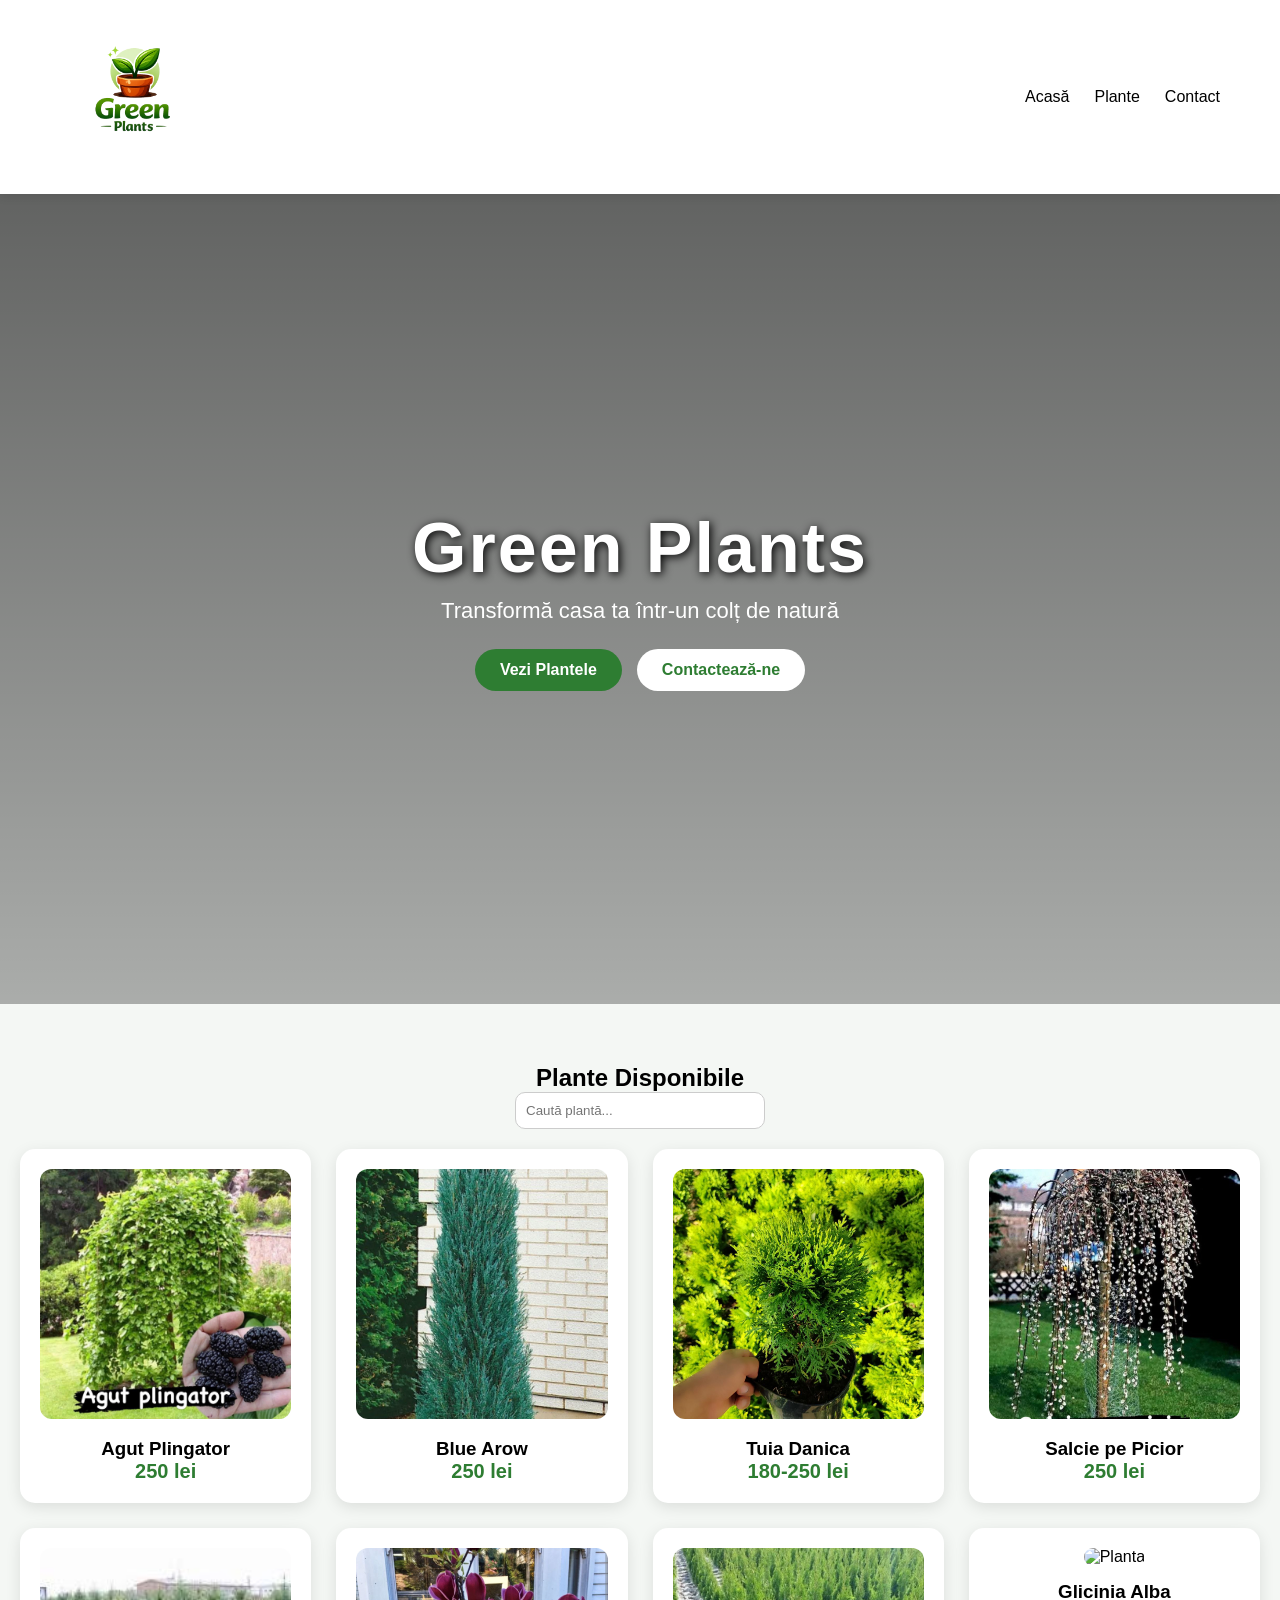
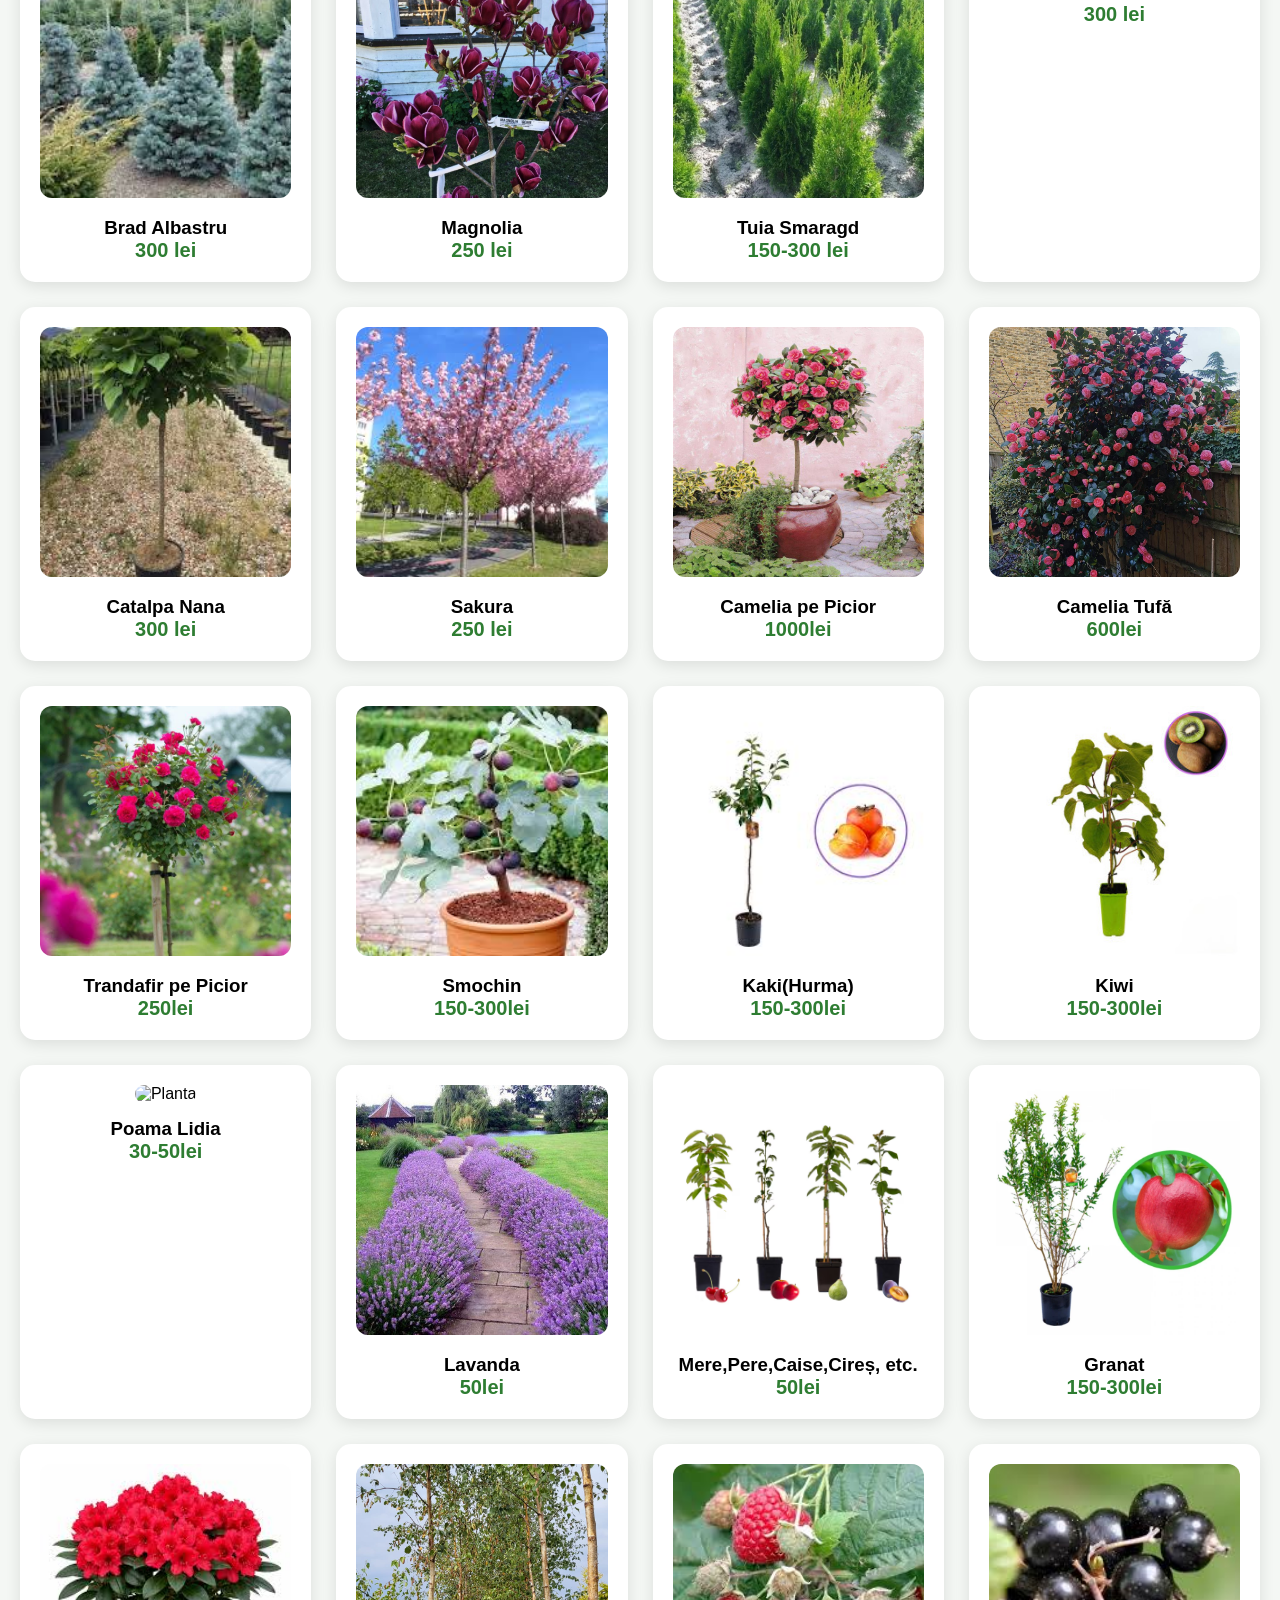
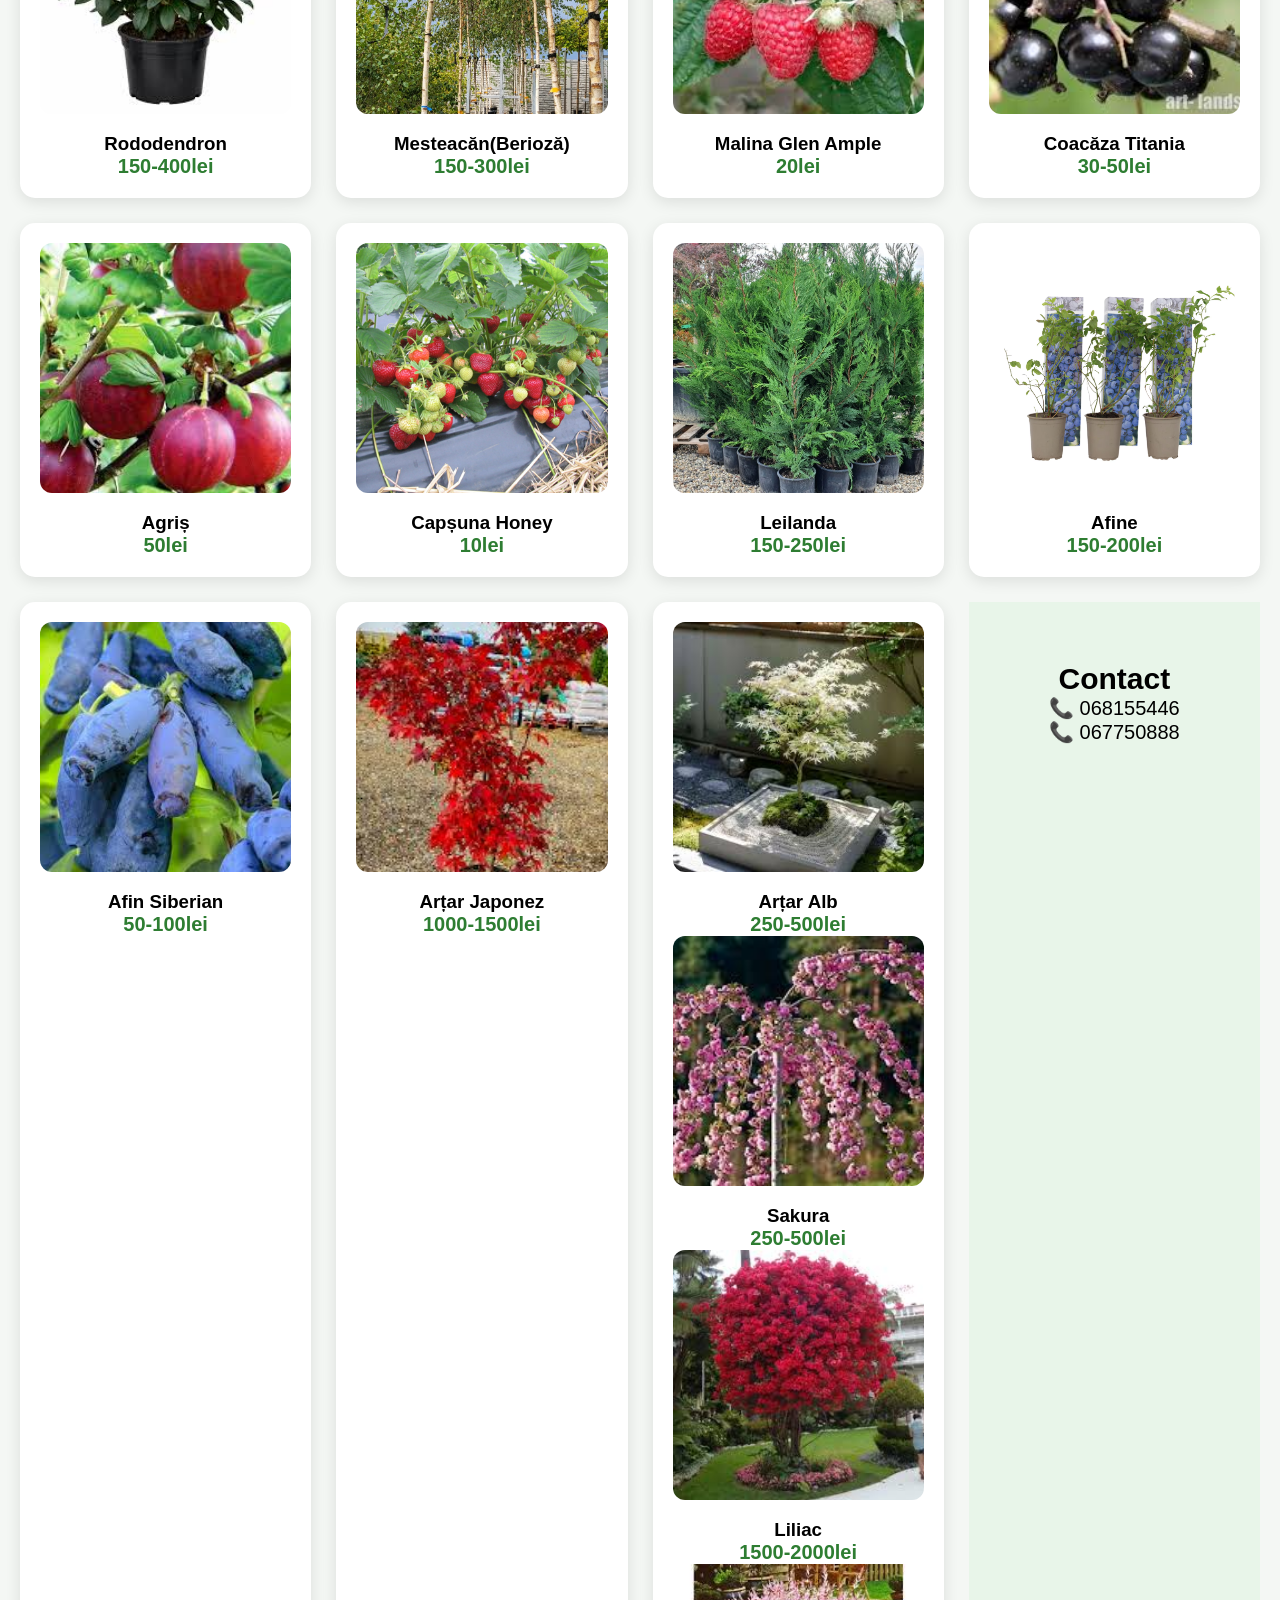
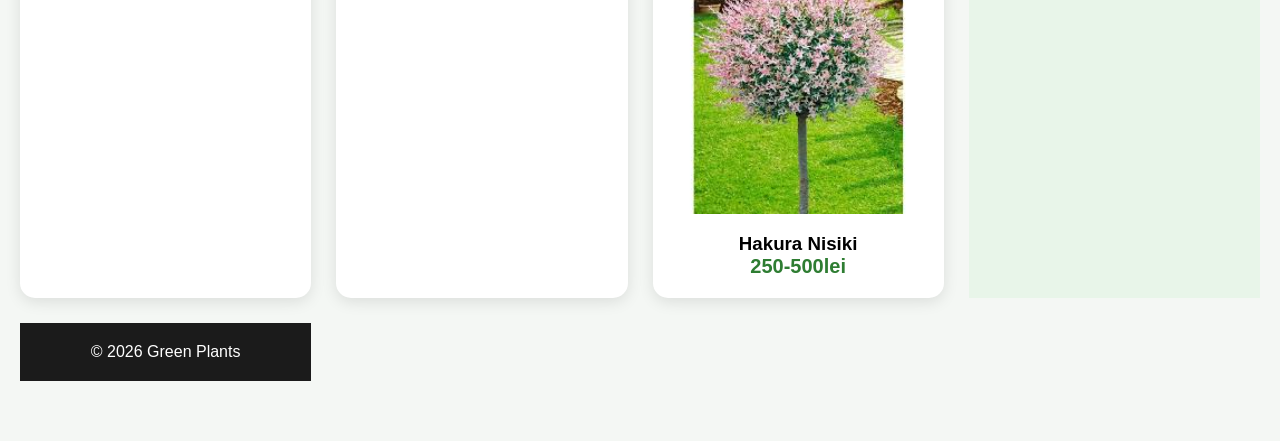
==== commit 6eb30fba: "Update index.html" ====
--- a/index.html
+++ b/index.html
@@ -246,7 +246,7 @@
         <img src="artar.png" alt="Planta">
         <h3>Arțar Alb</h3>
    <p class="price">250-500lei</p>
-
+</d
 
 </div
 
@@ -255,14 +255,14 @@
         <h3>Sakura</h3>
         <p class="price">250-500lei</p>
     
-    
+   </d 
     </div
 
 <div class="product">
         <img src="liliac.png" alt="Planta">
         <h3>Liliac</h3>
         <p class="price">1500-2000lei</p>
-
+</d
 </div
 
 <div class="product">
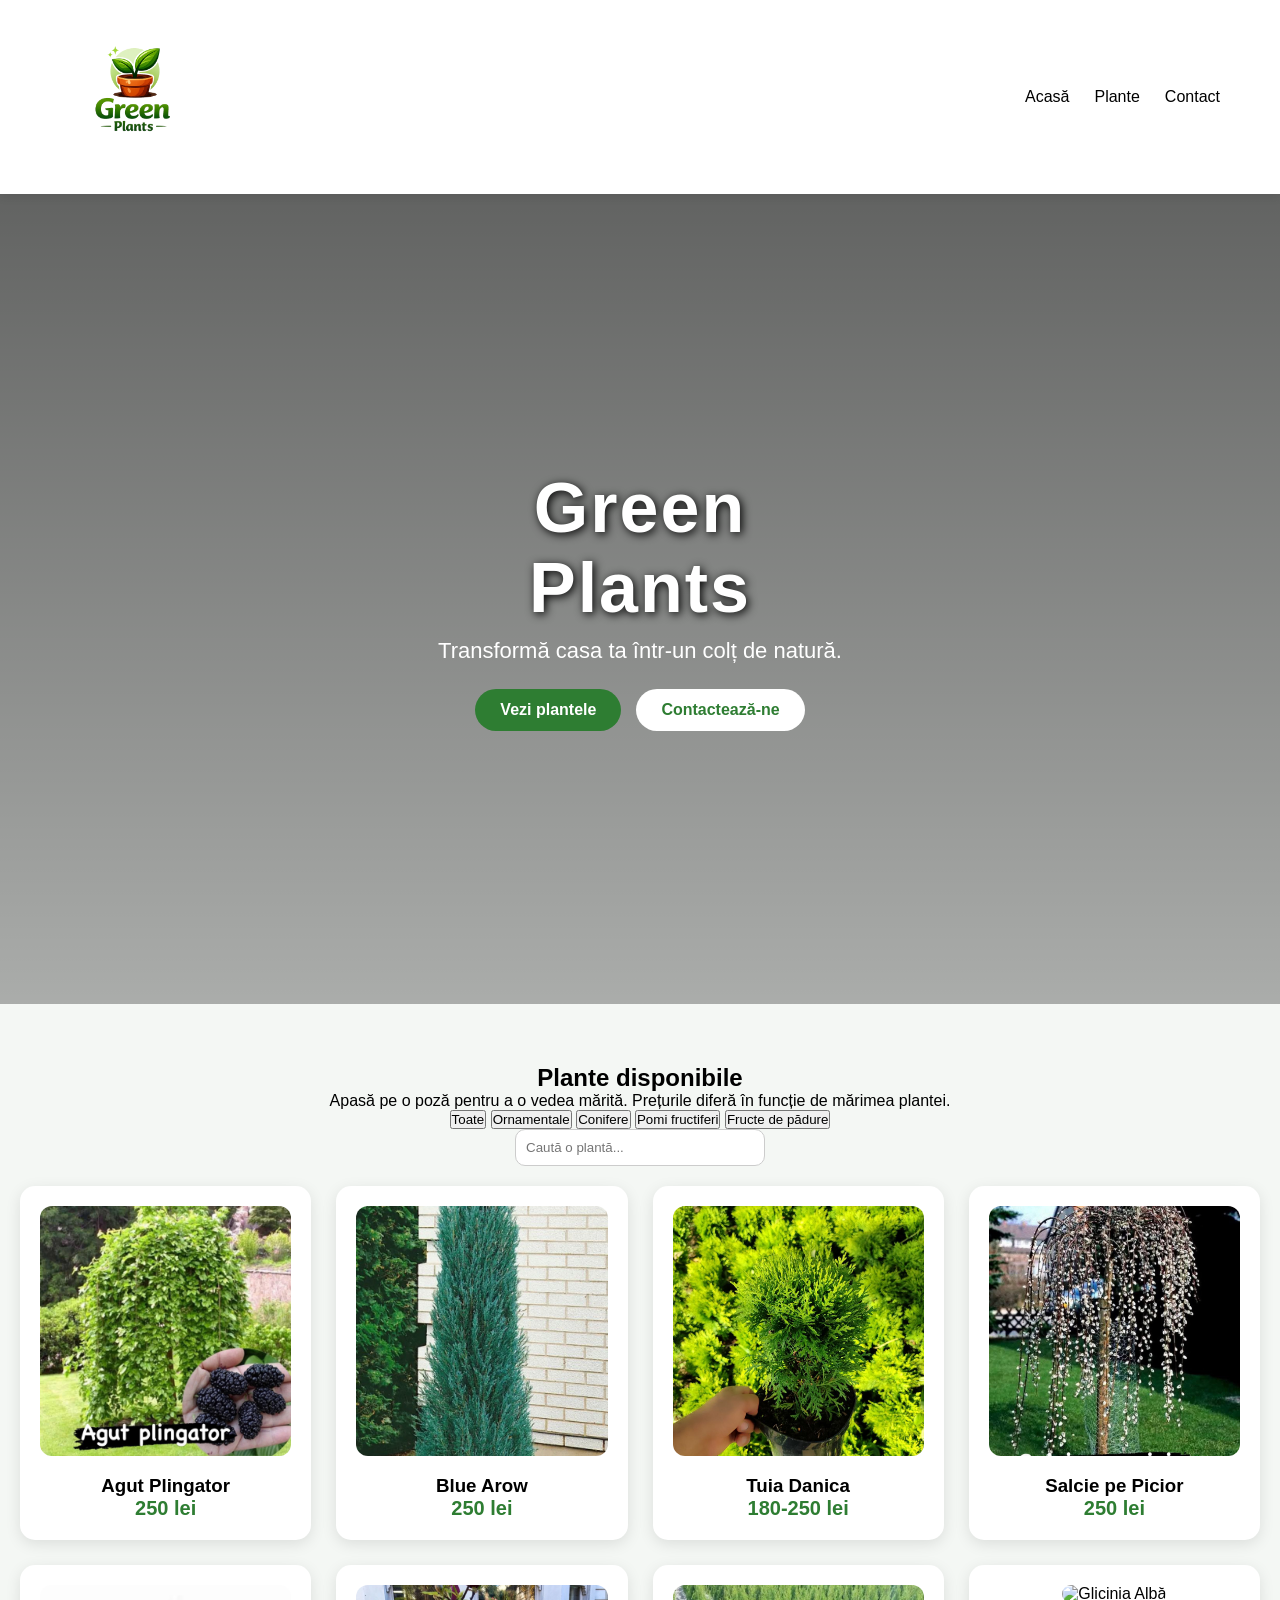
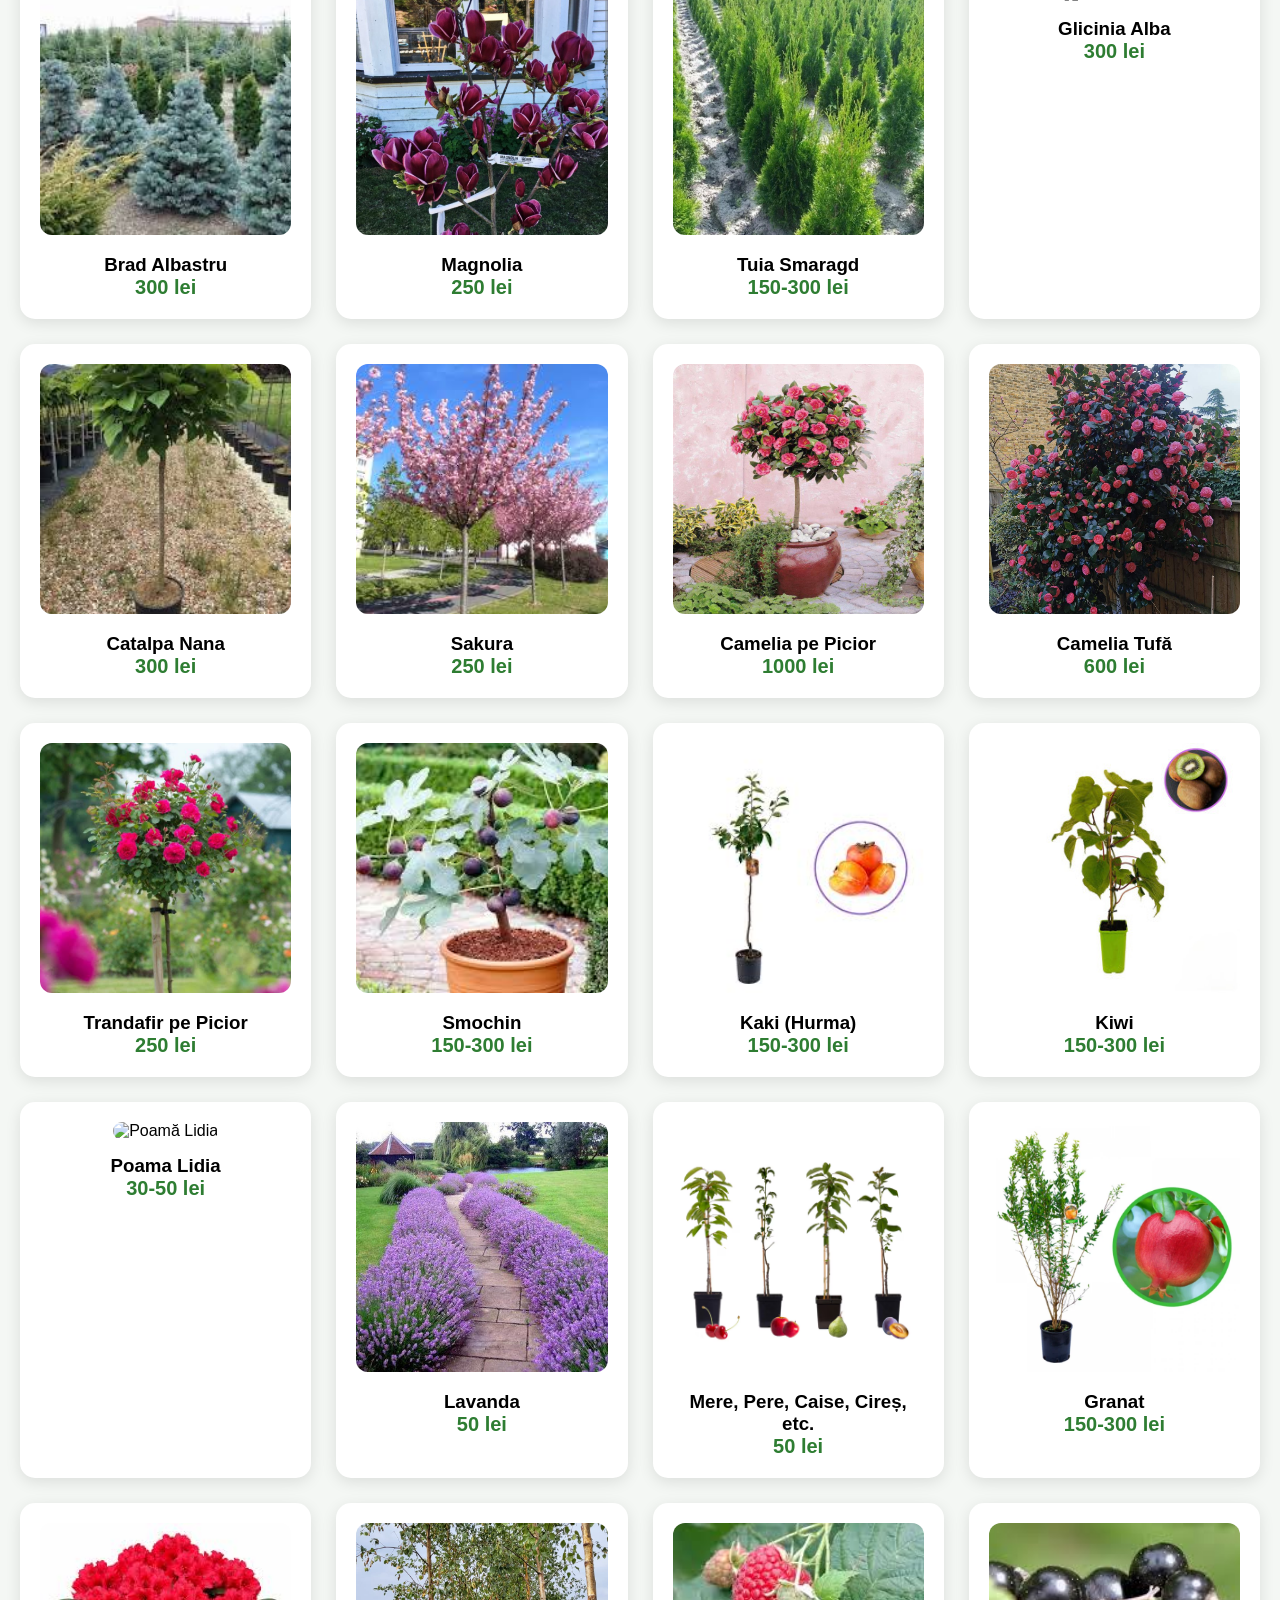
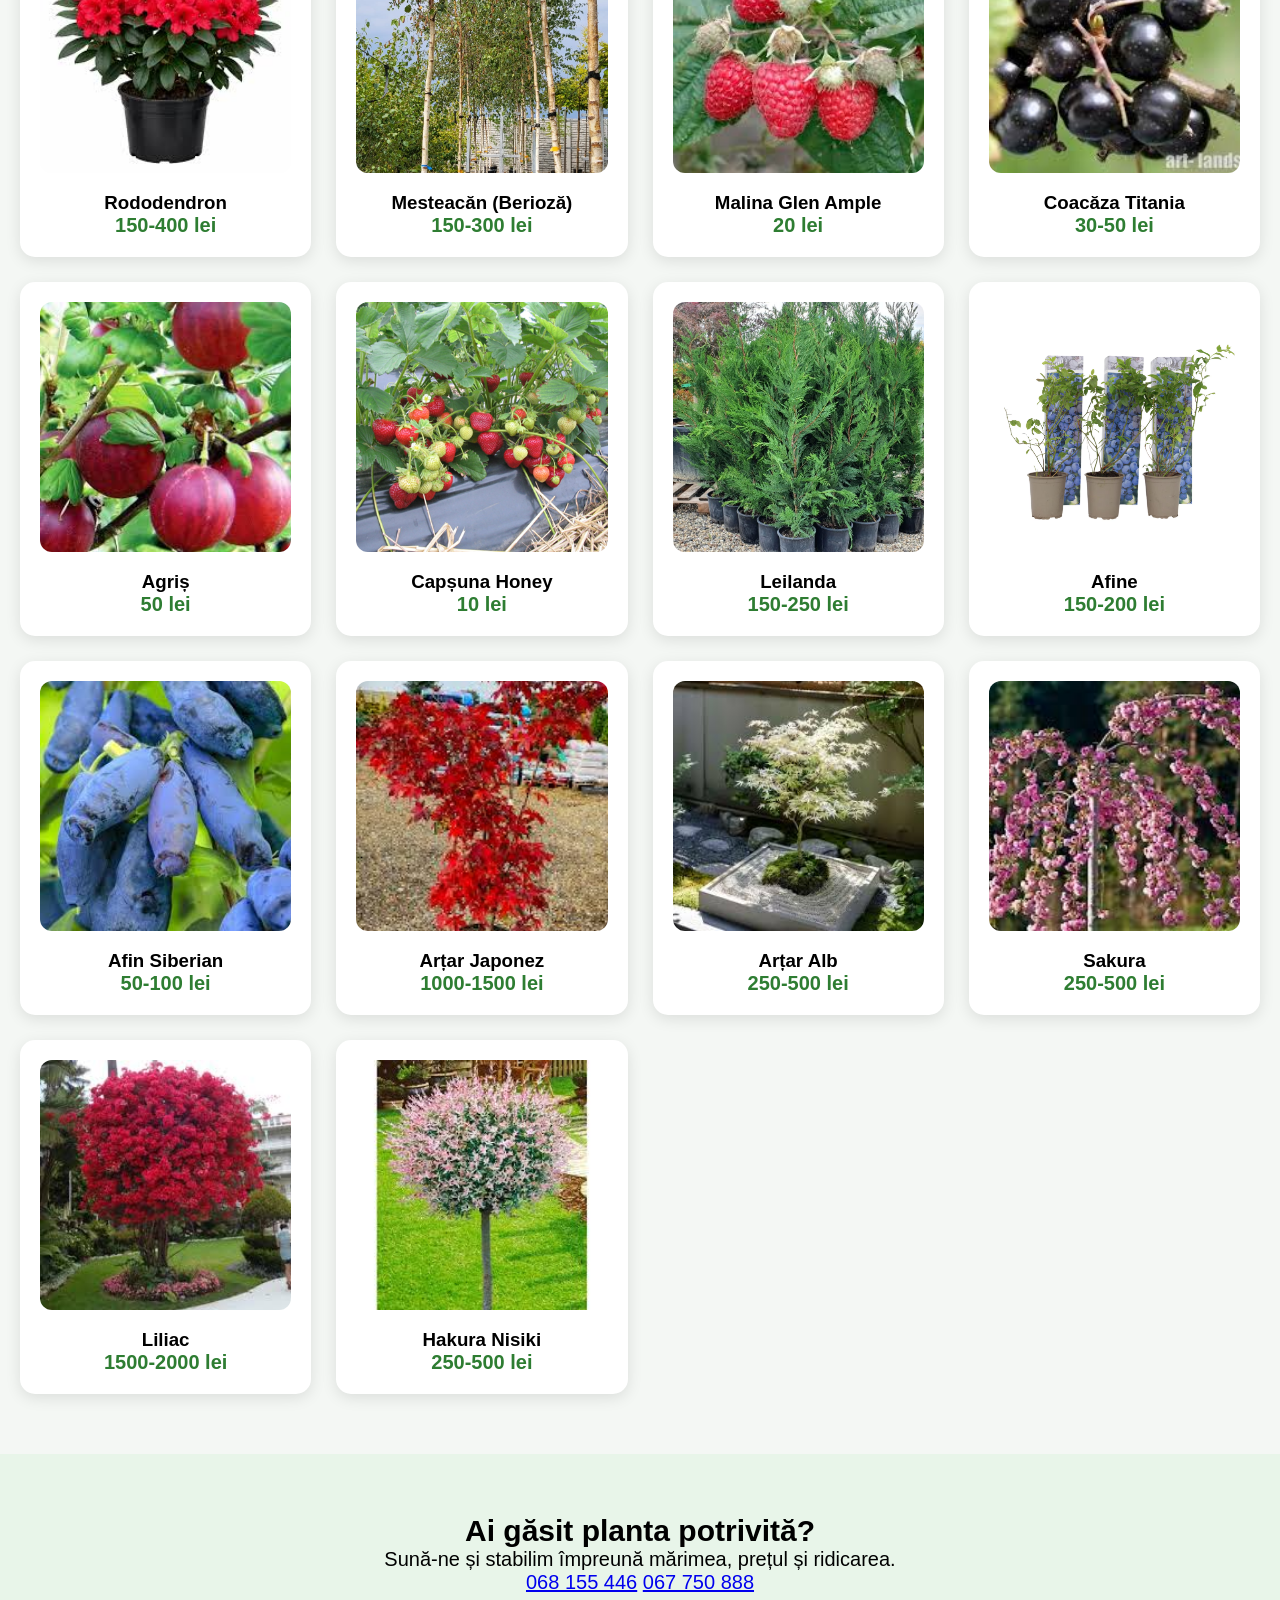
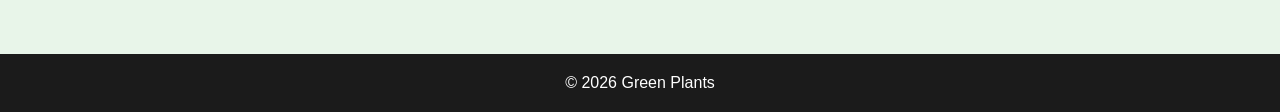
==== commit 4f0ab4d5: "Update index.html" ====
--- a/index.html
+++ b/index.html
@@ -1,310 +1,145 @@
-
 <!DOCTYPE html>
 <html lang="ro">
 <head>
 <meta charset="UTF-8">
 <meta name="viewport" content="width=device-width, initial-scale=1.0">
-<title>Green Plants</title>
+<title>Green Plants – Pepinieră de plante ornamentale și fructifere</title>
+<meta name="description" content="Green Plants: plante ornamentale, conifere, pomi fructiferi și fructe de pădure. Sună și alege planta potrivită pentru grădina ta.">
 
+<link rel="preconnect" href="https://fonts.googleapis.com">
+<link rel="preconnect" href="https://fonts.gstatic.com" crossorigin>
+<link href="https://fonts.googleapis.com/css2?family=Bricolage+Grotesque:wght@500;700;800&family=Figtree:wght@400;500;600&display=swap" rel="stylesheet">
 <link rel="stylesheet" href="style.css">
 </head>
 <body>
 
 <!-- NAVBAR -->
-<nav>
-    <div class="logo">
+<nav class="nav" id="nav">
+    <a class="logo" href="#home" aria-label="Green Plants, acasă">
         <img src="logo.png" alt="Green Plants">
-    </div>
+    </a>
 
-    <div class="menu-toggle">☰</div>
+    <button class="menu-toggle" id="menuToggle" aria-label="Deschide meniul" aria-expanded="false" aria-controls="menu">
+        <span></span><span></span><span></span>
+    </button>
 
     <ul id="menu">
         <li><a href="#home">Acasă</a></li>
         <li><a href="#products">Plante</a></li>
-        <li><a href="#contact">Contact</a></li>
+        <li><a href="#contact" class="nav-cta">Contact</a></li>
     </ul>
 </nav>
 
 
 <!-- HERO -->
 <header class="hero" id="home">
-
     <div class="hero-overlay"></div>
 
     <div class="hero-content">
-        <h1>Green Plants</h1>
-        <p>Transformă casa ta într-un colț de natură</p>
+        <h1>Green<br>Plants</h1>
+        <p>Transformă casa ta într-un colț de natură.</p>
 
         <div class="hero-buttons">
-            <a href="#products" class="btn-primary">Vezi Plantele</a>
-            <a href="#contact" class="btn-secondary">Contactează-ne</a>
+            <a href="#products" class="btn btn-primary">Vezi plantele</a>
+            <a href="#contact" class="btn btn-secondary">Contactează-ne</a>
         </div>
     </div>
-
 </header>
 
 
 <!-- PRODUSE -->
 <section class="products" id="products">
 
-<h2>Plante Disponibile</h2>
-<input type="text" id="search" placeholder="Caută plantă...">
-<div class="product-container">
-
-    <div class="product">
-        <img src="agut.jpg" alt="Planta">
-        <h3>Agut Plingator</h3>
-        <p class="price">250 lei</p>
+    <div class="section-head">
+        <h2>Plante disponibile</h2>
+        <p>Apasă pe o poză pentru a o vedea mărită. Prețurile diferă în funcție de mărimea plantei.</p>
     </div>
 
-    <div class="product">
-        <img src="bluearow.png" alt="Planta">
-        <h3>Blue Arow</h3>
-        <p class="price">250 lei</p>
+    <div class="toolbar">
+        <div class="filters" id="filters" role="group" aria-label="Filtrează după categorie">
+            <button class="chip active" data-filter="all">Toate</button>
+            <button class="chip" data-filter="ornamentale">Ornamentale</button>
+            <button class="chip" data-filter="conifere">Conifere</button>
+            <button class="chip" data-filter="pomi">Pomi fructiferi</button>
+            <button class="chip" data-filter="fructe">Fructe de pădure</button>
+        </div>
+
+        <input type="search" id="search" placeholder="Caută o plantă..." aria-label="Caută o plantă">
     </div>
 
-    <div class="product">
-        <img src="thuja d.png" alt="Planta">
-        <h3>Tuia Danica</h3>
-        <p class="price">180-250 lei</p>
+    <div class="product-container" id="productContainer">
+
+        <article class="product" data-cat="ornamentale"><img src="agut.jpg" alt="Agut Plîngător" loading="lazy"><div class="info"><h3>Agut Plingator</h3><p class="price">250 lei</p></div></article>
+        <article class="product" data-cat="conifere"><img src="bluearow.png" alt="Blue Arow" loading="lazy"><div class="info"><h3>Blue Arow</h3><p class="price">250 lei</p></div></article>
+        <article class="product" data-cat="conifere"><img src="thuja d.png" alt="Tuia Danica" loading="lazy"><div class="info"><h3>Tuia Danica</h3><p class="price">180-250 lei</p></div></article>
+        <article class="product" data-cat="ornamentale"><img src="salcie pe picior.png" alt="Salcie pe Picior" loading="lazy"><div class="info"><h3>Salcie pe Picior</h3><p class="price">250 lei</p></div></article>
+        <article class="product" data-cat="conifere"><img src="brad.png" alt="Brad Albastru" loading="lazy"><div class="info"><h3>Brad Albastru</h3><p class="price">300 lei</p></div></article>
+        <article class="product" data-cat="ornamentale"><img src="magnolia.png" alt="Magnolia" loading="lazy"><div class="info"><h3>Magnolia</h3><p class="price">250 lei</p></div></article>
+        <article class="product" data-cat="conifere"><img src="tuia.png" alt="Tuia Smaragd" loading="lazy"><div class="info"><h3>Tuia Smaragd</h3><p class="price">150-300 lei</p></div></article>
+        <article class="product" data-cat="ornamentale"><img src="Glicinia.png" alt="Glicinia Albă" loading="lazy"><div class="info"><h3>Glicinia Alba</h3><p class="price">300 lei</p></div></article>
+        <article class="product" data-cat="ornamentale"><img src="catalpa.png" alt="Catalpa Nana" loading="lazy"><div class="info"><h3>Catalpa Nana</h3><p class="price">300 lei</p></div></article>
+        <article class="product" data-cat="ornamentale"><img src="sakura.png" alt="Sakura" loading="lazy"><div class="info"><h3>Sakura</h3><p class="price">250 lei</p></div></article>
+        <article class="product" data-cat="ornamentale"><img src="camelia.png" alt="Camelia pe Picior" loading="lazy"><div class="info"><h3>Camelia pe Picior</h3><p class="price">1000 lei</p></div></article>
+        <article class="product" data-cat="ornamentale"><img src="camelia1.png" alt="Camelia Tufă" loading="lazy"><div class="info"><h3>Camelia Tufă</h3><p class="price">600 lei</p></div></article>
+        <article class="product" data-cat="ornamentale"><img src="trandafir.png" alt="Trandafir pe Picior" loading="lazy"><div class="info"><h3>Trandafir pe Picior</h3><p class="price">250 lei</p></div></article>
+        <article class="product" data-cat="pomi"><img src="smochin.png" alt="Smochin" loading="lazy"><div class="info"><h3>Smochin</h3><p class="price">150-300 lei</p></div></article>
+        <article class="product" data-cat="pomi"><img src="hurma.png" alt="Kaki (Hurma)" loading="lazy"><div class="info"><h3>Kaki (Hurma)</h3><p class="price">150-300 lei</p></div></article>
+        <article class="product" data-cat="pomi"><img src="kiwi.png" alt="Kiwi" loading="lazy"><div class="info"><h3>Kiwi</h3><p class="price">150-300 lei</p></div></article>
+        <article class="product" data-cat="pomi"><img src="Poama.png" alt="Poamă Lidia" loading="lazy"><div class="info"><h3>Poama Lidia</h3><p class="price">30-50 lei</p></div></article>
+        <article class="product" data-cat="ornamentale"><img src="lavanda.png" alt="Lavandă" loading="lazy"><div class="info"><h3>Lavanda</h3><p class="price">50 lei</p></div></article>
+        <article class="product" data-cat="pomi"><img src="copacifruct.png" alt="Pomi fructiferi" loading="lazy"><div class="info"><h3>Mere, Pere, Caise, Cireș, etc.</h3><p class="price">50 lei</p></div></article>
+        <article class="product" data-cat="pomi"><img src="granat.png" alt="Granat" loading="lazy"><div class="info"><h3>Granat</h3><p class="price">150-300 lei</p></div></article>
+        <article class="product" data-cat="ornamentale"><img src="rododendron.png" alt="Rododendron" loading="lazy"><div class="info"><h3>Rododendron</h3><p class="price">150-400 lei</p></div></article>
+        <article class="product" data-cat="ornamentale"><img src="berioza.png" alt="Mesteacăn (Berioză)" loading="lazy"><div class="info"><h3>Mesteacăn (Berioză)</h3><p class="price">150-300 lei</p></div></article>
+        <article class="product" data-cat="fructe"><img src="malina.png" alt="Zmeură Glen Ample" loading="lazy"><div class="info"><h3>Malina Glen Ample</h3><p class="price">20 lei</p></div></article>
+        <article class="product" data-cat="fructe"><img src="smorodina.png" alt="Coacăză Titania" loading="lazy"><div class="info"><h3>Coacăza Titania</h3><p class="price">30-50 lei</p></div></article>
+        <article class="product" data-cat="fructe"><img src="agris.png" alt="Agriș" loading="lazy"><div class="info"><h3>Agriș</h3><p class="price">50 lei</p></div></article>
+        <article class="product" data-cat="fructe"><img src="capsuna.png" alt="Căpșună Honey" loading="lazy"><div class="info"><h3>Capșuna Honey</h3><p class="price">10 lei</p></div></article>
+        <article class="product" data-cat="conifere"><img src="leilanda.png" alt="Leilanda" loading="lazy"><div class="info"><h3>Leilanda</h3><p class="price">150-250 lei</p></div></article>
+        <article class="product" data-cat="fructe"><img src="afine.png" alt="Afine" loading="lazy"><div class="info"><h3>Afine</h3><p class="price">150-200 lei</p></div></article>
+        <article class="product" data-cat="fructe"><img src="afinsib.png" alt="Afin Siberian" loading="lazy"><div class="info"><h3>Afin Siberian</h3><p class="price">50-100 lei</p></div></article>
+        <article class="product" data-cat="ornamentale"><img src="artarrosu.png" alt="Arțar Japonez" loading="lazy"><div class="info"><h3>Arțar Japonez</h3><p class="price">1000-1500 lei</p></div></article>
+        <article class="product" data-cat="ornamentale"><img src="artar.png" alt="Arțar Alb" loading="lazy"><div class="info"><h3>Arțar Alb</h3><p class="price">250-500 lei</p></div></article>
+        <article class="product" data-cat="ornamentale"><img src="sakurapl.png" alt="Sakura" loading="lazy"><div class="info"><h3>Sakura</h3><p class="price">250-500 lei</p></div></article>
+        <article class="product" data-cat="ornamentale"><img src="liliac.png" alt="Liliac" loading="lazy"><div class="info"><h3>Liliac</h3><p class="price">1500-2000 lei</p></div></article>
+        <article class="product" data-cat="ornamentale"><img src="hakura.png" alt="Hakura Nisiki" loading="lazy"><div class="info"><h3>Hakura Nisiki</h3><p class="price">250-500 lei</p></div></article>
+
     </div>
 
+    <p class="no-results" id="noResults" hidden>Nu am găsit nicio plantă. Încearcă alt nume sau altă categorie.</p>
 
-<div class="product">
-        <img src="salcie pe picior.png" alt="Planta">
-        <h3>Salcie pe Picior</h3>
-        <p class="price">250 lei</p>
-    </div>
-
-<div class="product">
-        <img src="brad.png" alt="Planta">
-        <h3>Brad Albastru</h3>
-        <p class="price">300 lei</p>
-    </div>
-
-<div class="product">
-        <img src="magnolia.png" alt="Planta">
-        <h3>Magnolia </h3>
-        <p class="price">250 lei</p>
-    </div>
-
-<div class="product">
-        <img src="tuia.png" alt="Planta">
-        <h3>Tuia Smaragd</h3>
-        <p class="price">150-300 lei</p>
-    </div>
-
-    <div class="product">
-        <img src="Glicinia.png" alt="Planta">
-        <h3>Glicinia Alba</h3>
-        <p class="price">300 lei</p>
-    </div>
-
-<div class="product">
-        <img src="catalpa.png" alt="Planta">
-        <h3>Catalpa Nana</h3>
-        <p class="price">300 lei</p>
-    </div>
-
-<div class="product">
-        <img src="sakura.png" alt="Planta">
-        <h3>Sakura</h3>
-        <p class="price">250 lei</p>
-    </div>
- 
-    <div class="product">
-        <img src="camelia.png" alt="Planta">
-        <h3>Camelia pe Picior</h3>
-        <p class="price">1000lei</p>
-    </div>
-    
-    <div class="product">
-        <img src="camelia1.png" alt="Planta">
-        <h3>Camelia Tufă</h3>
-        <p class="price">600lei</p>
- 
-   </div>
-
-<div class="product">
-        <img src="trandafir.png" alt="Planta">
-        <h3>Trandafir pe Picior</h3>
-        <p class="price">250lei</p>
-    </div>
-
-
-<div class="product">
-        <img src="smochin.png" alt="Planta">
-        <h3>Smochin</h3>
-        <p class="price">150-300lei</p>
-    </div>
-
-
-<div class="product">
-        <img src="hurma.png" alt="Planta">
-        <h3>Kaki(Hurma)</h3>
-        <p class="price">150-300lei</p>
-    </div>
-
-
-<div class="product">
-        <img src="kiwi.png" alt="Planta">
-        <h3>Kiwi</h3>
-        <p class="price">150-300lei</p>
-    </div>
-
-<div class="product">
-        <img src="Poama.png" alt="Planta">
-        <h3>Poama Lidia </h3>
-        <p class="price">30-50lei</p>
-    </div>
-
-<div class="product">
-        <img src="lavanda.png" alt="Planta">
-        <h3>Lavanda</h3>
-        <p class="price">50lei</p>
-    </div>
-
-<div class="product">
-        <img src="copacifruct.png" alt="Planta">
-        <h3>Mere,Pere,Caise,Cireș, etc.</h3>
-        <p class="price">50lei</p>
-    </div>
-
-<div class="product">
-        <img src="granat.png" alt="Planta">
-        <h3>Granat</h3>
-        <p class="price">150-300lei</p>
-    </div>
-
-<div class="product">
-        <img src="rododendron.png" alt="Planta">
-        <h3>Rododendron</h3>
-        <p class="price">150-400lei</p>
-    </div>
-
-<div class="product">
-        <img src="berioza.png" alt="Planta">
-        <h3>Mesteacăn(Berioză)</h3>
-        <p class="price">150-300lei</p>
-    </div>
-
-<div class="product">
-        <img src="malina.png" alt="Planta">
-        <h3>Malina Glen Ample</h3>
-        <p class="price">20lei</p>
-    </div>
-
-<div class="product">
-        <img src="smorodina.png" alt="Planta">
-        <h3>Coacăza Titania</h3>
-        <p class="price">30-50lei</p>
-    </div>
-
-
-<div class="product">
-        <img src="agris.png" alt="Planta">
-        <h3>Agriș</h3>
-        <p class="price">50lei</p>
-    </div>
-
-
-<div class="product">
-        <img src="capsuna.png" alt="Planta">
-        <h3>Capșuna Honey</h3>
-        <p class="price">10lei</p>
-    </div>
-
-
-<div class="product">
-        <img src="leilanda.png" alt="Planta">
-        <h3>Leilanda</h3>
-        <p class="price">150-250lei</p>
-    </div>
-
-
-<div class="product">
-        <img src="afine.png" alt="Planta">
-        <h3>Afine</h3>
-        <p class="price">150-200lei</p>
-    </div>
-
-
-<div class="product">
-        <img src="afinsib.png" alt="Planta">
-        <h3>Afin Siberian</h3>
-        <p class="price">50-100lei</p>
-    </div>
-
-
-<div class="product">
-        <img src="artarrosu.png" alt="Planta">
-        <h3>Arțar Japonez</h3>
-        <p class="price">1000-1500lei</p>
-    </div>
-
-<div class="product">
-        <img src="artar.png" alt="Planta">
-        <h3>Arțar Alb</h3>
-   <p class="price">250-500lei</p>
-</d
-
-</div
-
-    <div class="product">
-        <img src="sakurapl.png" alt="Planta">
-        <h3>Sakura</h3>
-        <p class="price">250-500lei</p>
-    
-   </d 
-    </div
-
-<div class="product">
-        <img src="liliac.png" alt="Planta">
-        <h3>Liliac</h3>
-        <p class="price">1500-2000lei</p>
-</d
-</div
-
-<div class="product">
-        <img src="hakura.png" alt="Planta">
-        <h3>Hakura Nisiki</h3>
-    <p class="price">250-500lei</p>
-
-
-</div
-
-
-
-</div
-        
 </section>
 
 
 <!-- CONTACT -->
 <section class="contact" id="contact">
+    <div class="contact-inner">
+        <h2>Ai găsit planta potrivită?</h2>
+        <p>Sună-ne și stabilim împreună mărimea, prețul și ridicarea.</p>
 
-<h2>Contact</h2>
-
-<p>📞 068155446</p>
-<p>📞 067750888</p>
-
-
-
+        <div class="phones">
+            <a href="tel:+37368155446" class="phone">068 155 446</a>
+            <a href="tel:+37367750888" class="phone">067 750 888</a>
+        </div>
+    </div>
 </section>
 
 
 <footer>
-© 2026 Green Plants
+    © 2026 Green Plants
 </footer>
 
 
 <!-- LIGHTBOX -->
-<div id="lightbox" class="lightbox">
-    <span class="close">&times;</span>
-    <img class="lightbox-content" id="lightbox-img">
+<div id="lightbox" class="lightbox" aria-hidden="true">
+    <button class="close" aria-label="Închide">&times;</button>
+    <img class="lightbox-content" id="lightbox-img" alt="">
+    <p class="lightbox-caption" id="lightbox-caption"></p>
 </div>
 
-<button id="topBtn">⬆</button>
+<button id="topBtn" aria-label="Înapoi sus">
+    <svg width="20" height="20" viewBox="0 0 24 24" fill="none" stroke="currentColor" stroke-width="2.5" stroke-linecap="round" stroke-linejoin="round"><path d="M12 19V5M5 12l7-7 7 7"/></svg>
+</button>
 
 <script src="script.js"></script>
 
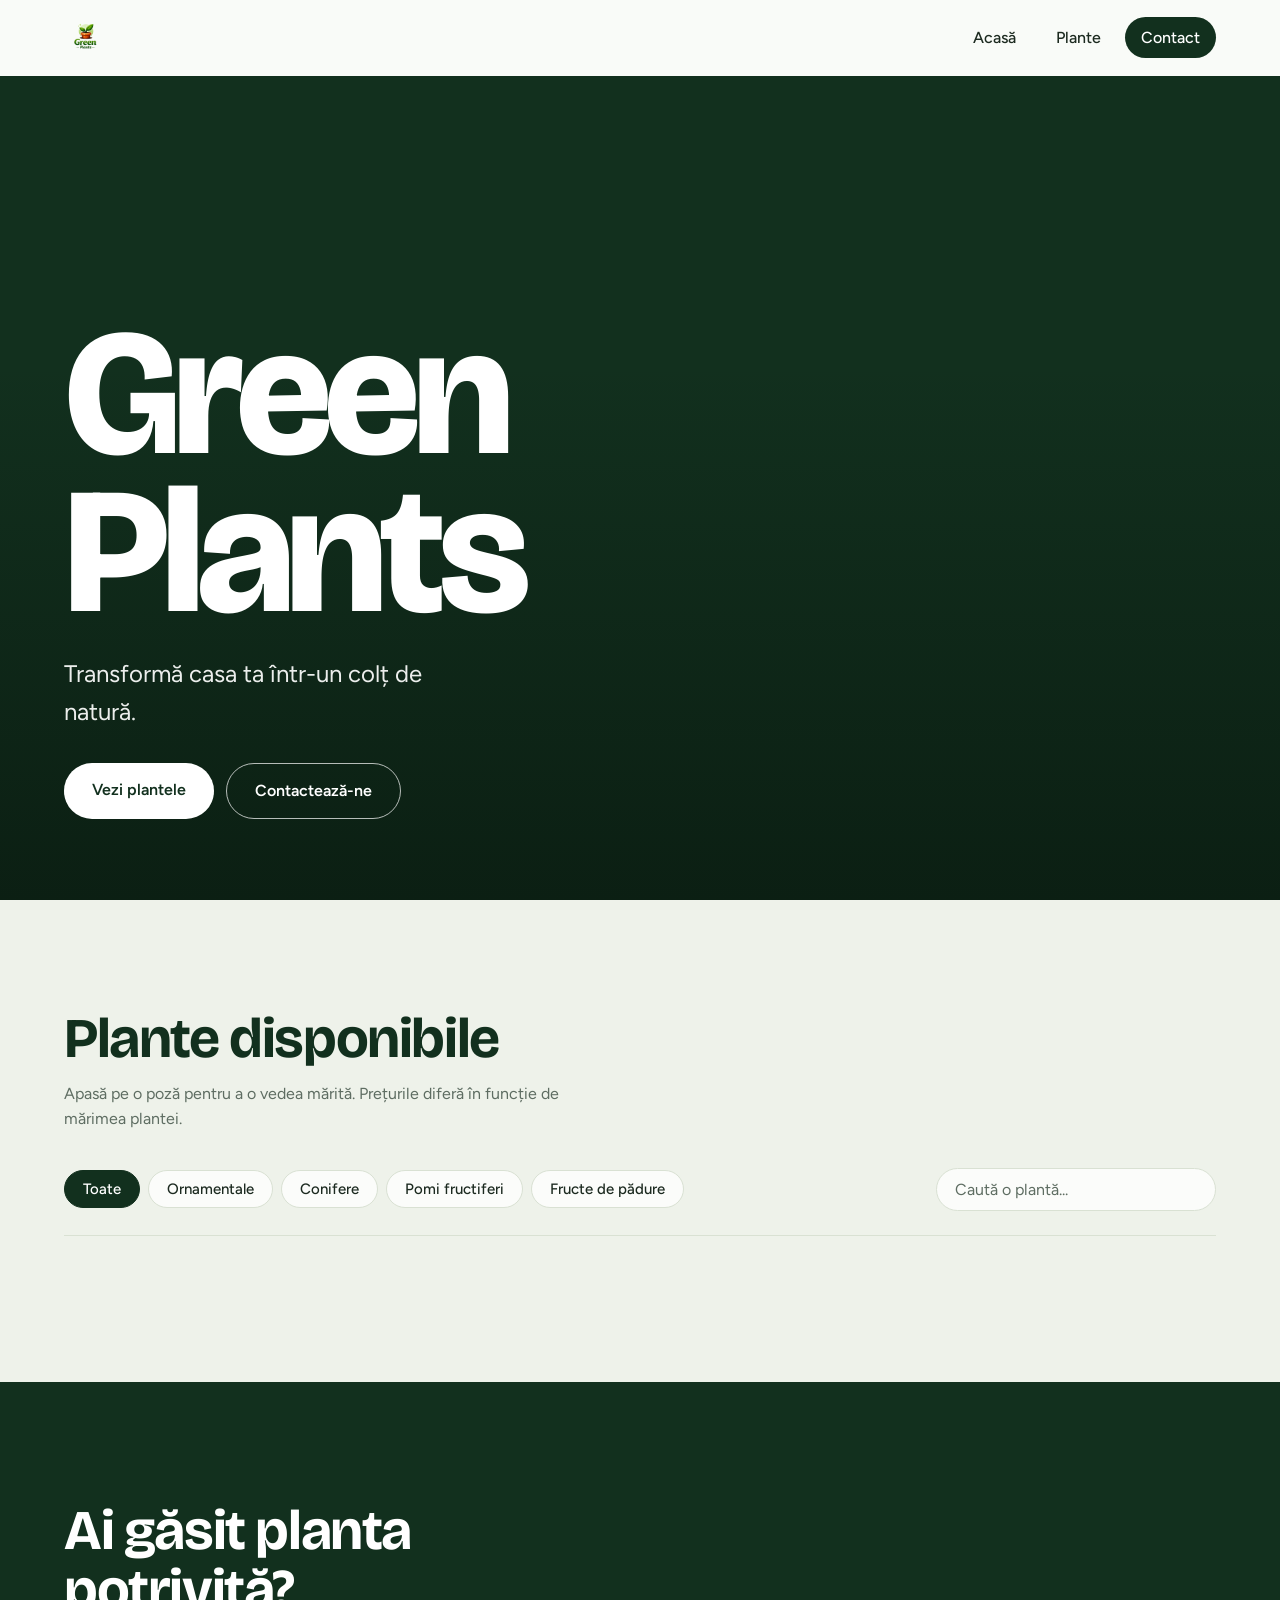
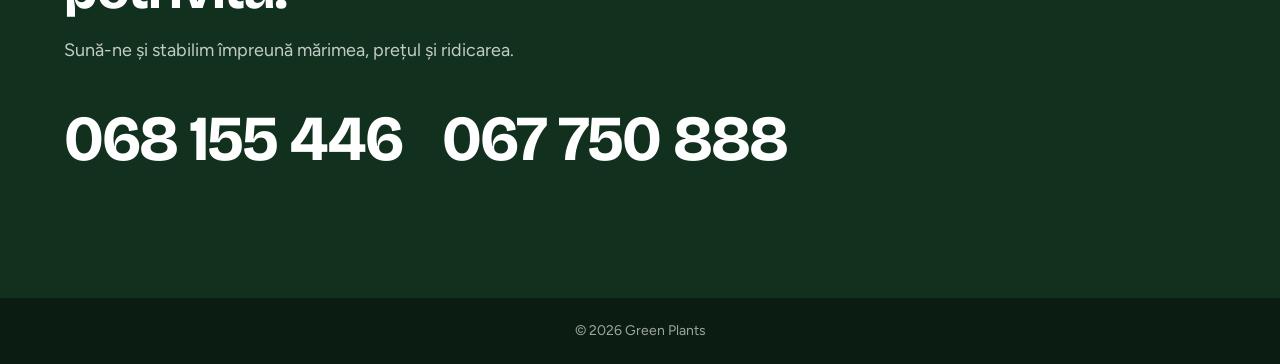
==== commit 182f843c: "Update index.html" ====
--- a/index.html
+++ b/index.html
@@ -68,42 +68,6 @@
     </div>
 
     <div class="product-container" id="productContainer">
-
-        <article class="product" data-cat="ornamentale"><img src="agut.jpg" alt="Agut Plîngător" loading="lazy"><div class="info"><h3>Agut Plingator</h3><p class="price">250 lei</p></div></article>
-        <article class="product" data-cat="conifere"><img src="bluearow.png" alt="Blue Arow" loading="lazy"><div class="info"><h3>Blue Arow</h3><p class="price">250 lei</p></div></article>
-        <article class="product" data-cat="conifere"><img src="thuja d.png" alt="Tuia Danica" loading="lazy"><div class="info"><h3>Tuia Danica</h3><p class="price">180-250 lei</p></div></article>
-        <article class="product" data-cat="ornamentale"><img src="salcie pe picior.png" alt="Salcie pe Picior" loading="lazy"><div class="info"><h3>Salcie pe Picior</h3><p class="price">250 lei</p></div></article>
-        <article class="product" data-cat="conifere"><img src="brad.png" alt="Brad Albastru" loading="lazy"><div class="info"><h3>Brad Albastru</h3><p class="price">300 lei</p></div></article>
-        <article class="product" data-cat="ornamentale"><img src="magnolia.png" alt="Magnolia" loading="lazy"><div class="info"><h3>Magnolia</h3><p class="price">250 lei</p></div></article>
-        <article class="product" data-cat="conifere"><img src="tuia.png" alt="Tuia Smaragd" loading="lazy"><div class="info"><h3>Tuia Smaragd</h3><p class="price">150-300 lei</p></div></article>
-        <article class="product" data-cat="ornamentale"><img src="Glicinia.png" alt="Glicinia Albă" loading="lazy"><div class="info"><h3>Glicinia Alba</h3><p class="price">300 lei</p></div></article>
-        <article class="product" data-cat="ornamentale"><img src="catalpa.png" alt="Catalpa Nana" loading="lazy"><div class="info"><h3>Catalpa Nana</h3><p class="price">300 lei</p></div></article>
-        <article class="product" data-cat="ornamentale"><img src="sakura.png" alt="Sakura" loading="lazy"><div class="info"><h3>Sakura</h3><p class="price">250 lei</p></div></article>
-        <article class="product" data-cat="ornamentale"><img src="camelia.png" alt="Camelia pe Picior" loading="lazy"><div class="info"><h3>Camelia pe Picior</h3><p class="price">1000 lei</p></div></article>
-        <article class="product" data-cat="ornamentale"><img src="camelia1.png" alt="Camelia Tufă" loading="lazy"><div class="info"><h3>Camelia Tufă</h3><p class="price">600 lei</p></div></article>
-        <article class="product" data-cat="ornamentale"><img src="trandafir.png" alt="Trandafir pe Picior" loading="lazy"><div class="info"><h3>Trandafir pe Picior</h3><p class="price">250 lei</p></div></article>
-        <article class="product" data-cat="pomi"><img src="smochin.png" alt="Smochin" loading="lazy"><div class="info"><h3>Smochin</h3><p class="price">150-300 lei</p></div></article>
-        <article class="product" data-cat="pomi"><img src="hurma.png" alt="Kaki (Hurma)" loading="lazy"><div class="info"><h3>Kaki (Hurma)</h3><p class="price">150-300 lei</p></div></article>
-        <article class="product" data-cat="pomi"><img src="kiwi.png" alt="Kiwi" loading="lazy"><div class="info"><h3>Kiwi</h3><p class="price">150-300 lei</p></div></article>
-        <article class="product" data-cat="pomi"><img src="Poama.png" alt="Poamă Lidia" loading="lazy"><div class="info"><h3>Poama Lidia</h3><p class="price">30-50 lei</p></div></article>
-        <article class="product" data-cat="ornamentale"><img src="lavanda.png" alt="Lavandă" loading="lazy"><div class="info"><h3>Lavanda</h3><p class="price">50 lei</p></div></article>
-        <article class="product" data-cat="pomi"><img src="copacifruct.png" alt="Pomi fructiferi" loading="lazy"><div class="info"><h3>Mere, Pere, Caise, Cireș, etc.</h3><p class="price">50 lei</p></div></article>
-        <article class="product" data-cat="pomi"><img src="granat.png" alt="Granat" loading="lazy"><div class="info"><h3>Granat</h3><p class="price">150-300 lei</p></div></article>
-        <article class="product" data-cat="ornamentale"><img src="rododendron.png" alt="Rododendron" loading="lazy"><div class="info"><h3>Rododendron</h3><p class="price">150-400 lei</p></div></article>
-        <article class="product" data-cat="ornamentale"><img src="berioza.png" alt="Mesteacăn (Berioză)" loading="lazy"><div class="info"><h3>Mesteacăn (Berioză)</h3><p class="price">150-300 lei</p></div></article>
-        <article class="product" data-cat="fructe"><img src="malina.png" alt="Zmeură Glen Ample" loading="lazy"><div class="info"><h3>Malina Glen Ample</h3><p class="price">20 lei</p></div></article>
-        <article class="product" data-cat="fructe"><img src="smorodina.png" alt="Coacăză Titania" loading="lazy"><div class="info"><h3>Coacăza Titania</h3><p class="price">30-50 lei</p></div></article>
-        <article class="product" data-cat="fructe"><img src="agris.png" alt="Agriș" loading="lazy"><div class="info"><h3>Agriș</h3><p class="price">50 lei</p></div></article>
-        <article class="product" data-cat="fructe"><img src="capsuna.png" alt="Căpșună Honey" loading="lazy"><div class="info"><h3>Capșuna Honey</h3><p class="price">10 lei</p></div></article>
-        <article class="product" data-cat="conifere"><img src="leilanda.png" alt="Leilanda" loading="lazy"><div class="info"><h3>Leilanda</h3><p class="price">150-250 lei</p></div></article>
-        <article class="product" data-cat="fructe"><img src="afine.png" alt="Afine" loading="lazy"><div class="info"><h3>Afine</h3><p class="price">150-200 lei</p></div></article>
-        <article class="product" data-cat="fructe"><img src="afinsib.png" alt="Afin Siberian" loading="lazy"><div class="info"><h3>Afin Siberian</h3><p class="price">50-100 lei</p></div></article>
-        <article class="product" data-cat="ornamentale"><img src="artarrosu.png" alt="Arțar Japonez" loading="lazy"><div class="info"><h3>Arțar Japonez</h3><p class="price">1000-1500 lei</p></div></article>
-        <article class="product" data-cat="ornamentale"><img src="artar.png" alt="Arțar Alb" loading="lazy"><div class="info"><h3>Arțar Alb</h3><p class="price">250-500 lei</p></div></article>
-        <article class="product" data-cat="ornamentale"><img src="sakurapl.png" alt="Sakura" loading="lazy"><div class="info"><h3>Sakura</h3><p class="price">250-500 lei</p></div></article>
-        <article class="product" data-cat="ornamentale"><img src="liliac.png" alt="Liliac" loading="lazy"><div class="info"><h3>Liliac</h3><p class="price">1500-2000 lei</p></div></article>
-        <article class="product" data-cat="ornamentale"><img src="hakura.png" alt="Hakura Nisiki" loading="lazy"><div class="info"><h3>Hakura Nisiki</h3><p class="price">250-500 lei</p></div></article>
-
     </div>
 
     <p class="no-results" id="noResults" hidden>Nu am găsit nicio plantă. Încearcă alt nume sau altă categorie.</p>
@@ -141,6 +105,7 @@
     <svg width="20" height="20" viewBox="0 0 24 24" fill="none" stroke="currentColor" stroke-width="2.5" stroke-linecap="round" stroke-linejoin="round"><path d="M12 19V5M5 12l7-7 7 7"/></svg>
 </button>
 
+<script src="plante.js"></script>
 <script src="script.js"></script>
 
 </body>
--- a/style.css
+++ b/style.css
@@ -1,256 +1,559 @@
+/* ===== VARIABILE ===== */
+:root{
+    --forest:#12301e;
+    --fern:#2f6b3c;
+    --fern-dark:#1f4f2b;
+    --mist:#eef2ea;
+    --chalk:#fbfcfa;
+    --line:#d9e1d3;
+    --blossom:#c8506f;
+    --text:#1c2a20;
+    --muted:#5e6d62;
+
+    --font-display:'Bricolage Grotesque', 'Segoe UI', Arial, sans-serif;
+    --font-body:'Figtree', 'Segoe UI', Arial, sans-serif;
+
+    --radius:18px;
+    --nav-h:76px;
+}
+
 *{
-margin:0;
-padding:0;
-box-sizing:border-box;
-font-family:Arial, sans-serif;
-scroll-behavior:smooth;
+    margin:0;
+    padding:0;
+    box-sizing:border-box;
+}
+
+html{
+    scroll-behavior:smooth;
+    scroll-padding-top:var(--nav-h);
 }
 
 body{
-background:#f4f7f4;
-}
-
-/* NAVBAR */
-nav{
-display:flex;
-justify-content:space-between;
-align-items:center;
-padding:20px 60px;
-background:white;
-box-shadow:0 2px 10px rgba(0,0,0,0.1);
-position:sticky;
-top:0;
-z-index:100;
+    font-family:var(--font-body);
+    background:var(--mist);
+    color:var(--text);
+    line-height:1.6;
+    -webkit-font-smoothing:antialiased;
+}
+
+img{ display:block; max-width:100%; }
+
+a:focus-visible,
+button:focus-visible,
+input:focus-visible{
+    outline:3px solid var(--blossom);
+    outline-offset:3px;
+}
+
+/* ===== NAVBAR ===== */
+.nav{
+    position:sticky;
+    top:0;
+    z-index:100;
+    height:var(--nav-h);
+    display:flex;
+    justify-content:space-between;
+    align-items:center;
+    padding:0 clamp(20px, 5vw, 64px);
+    background:rgba(251,252,250,0.88);
+    backdrop-filter:blur(12px);
+    -webkit-backdrop-filter:blur(12px);
+    border-bottom:1px solid transparent;
+    transition:border-color .3s, box-shadow .3s;
+}
+
+.nav.scrolled{
+    border-bottom-color:var(--line);
+    box-shadow:0 6px 24px rgba(18,48,30,0.06);
 }
 
 .logo img{
-width:150px;
+    height:44px;
+    width:auto;
+}
+
+#menu{
+    display:flex;
+    align-items:center;
+    gap:8px;
+    list-style:none;
+}
+
+#menu a{
+    display:inline-block;
+    padding:8px 16px;
+    border-radius:999px;
+    text-decoration:none;
+    color:var(--text);
+    font-weight:500;
+    transition:background .25s, color .25s;
+}
+
+#menu a:hover{
+    background:var(--mist);
+    color:var(--fern);
+}
+
+#menu a.nav-cta{
+    background:var(--forest);
+    color:white;
+}
+
+#menu a.nav-cta:hover{
+    background:var(--fern);
+    color:white;
 }
 
 .menu-toggle{
-display:none;
-font-size:30px;
-cursor:pointer;
-}
-
-nav ul{
-display:flex;
-gap:25px;
-list-style:none;
-}
-
-nav a{
-text-decoration:none;
-color:black;
-font-weight:500;
-transition:0.3s;
-}
-
-nav a:hover{
-color:#2e7d32;
-}
-
-/* HERO */
-
-/* HERO NOU - DESIGN MODERN */
+    display:none;
+    width:44px;
+    height:44px;
+    background:none;
+    border:none;
+    cursor:pointer;
+    flex-direction:column;
+    justify-content:center;
+    align-items:center;
+    gap:6px;
+}
+
+.menu-toggle span{
+    display:block;
+    width:24px;
+    height:2px;
+    background:var(--forest);
+    border-radius:2px;
+    transition:transform .3s, opacity .3s;
+}
+
+.menu-toggle.open span:nth-child(1){ transform:translateY(8px) rotate(45deg); }
+.menu-toggle.open span:nth-child(2){ opacity:0; }
+.menu-toggle.open span:nth-child(3){ transform:translateY(-8px) rotate(-45deg); }
+
+/* ===== HERO ===== */
 .hero{
     position:relative;
-    height:90vh;
-    background:url('hero.jpg') center/cover no-repeat;
-    display:flex;
-    align-items:center;
-    justify-content:center;
-    text-align:center;
+    min-height:calc(100vh - var(--nav-h));
+    min-height:calc(100svh - var(--nav-h));
+    background:url('hero.jpg') center/cover no-repeat, var(--forest);
+    display:flex;
+    align-items:flex-end;
     color:white;
 }
 
 .hero-overlay{
     position:absolute;
-    top:0;
-    left:0;
-    width:100%;
-    height:100%;
-    background:linear-gradient(rgba(0,0,0,0.6), rgba(0,0,0,0.3));
+    inset:0;
+    background:
+        linear-gradient(180deg, rgba(18,48,30,0.25) 0%, rgba(18,48,30,0.0) 35%, rgba(10,28,17,0.85) 100%);
 }
 
 .hero-content{
     position:relative;
     z-index:2;
-    animation:slideIn 1.5s ease;
+    width:100%;
+    max-width:1280px;
+    margin:0 auto;
+    padding:0 clamp(20px, 5vw, 64px) clamp(48px, 9vh, 96px);
+    animation:rise 1s cubic-bezier(.2,.7,.2,1) both;
 }
 
 .hero-content h1{
-    font-size:70px;
-    letter-spacing:2px;
-    margin-bottom:10px;
-    text-shadow:2px 2px 10px black;
+    font-family:var(--font-display);
+    font-weight:800;
+    font-size:clamp(64px, 14vw, 190px);
+    line-height:0.88;
+    letter-spacing:-0.04em;
+    margin-bottom:24px;
 }
 
 .hero-content p{
-    font-size:22px;
-    margin-bottom:25px;
+    font-size:clamp(18px, 2.2vw, 24px);
+    max-width:28ch;
+    margin-bottom:32px;
+    color:rgba(255,255,255,0.92);
 }
 
 .hero-buttons{
     display:flex;
-    gap:15px;
+    flex-wrap:wrap;
+    gap:12px;
+}
+
+.btn{
+    display:inline-block;
+    padding:14px 28px;
+    border-radius:999px;
+    text-decoration:none;
+    font-weight:600;
+    transition:transform .25s, background .25s, color .25s;
+}
+
+.btn:hover{ transform:translateY(-2px); }
+
+.btn-primary{
+    background:white;
+    color:var(--forest);
+}
+
+.btn-primary:hover{ background:var(--mist); }
+
+.btn-secondary{
+    background:transparent;
+    color:white;
+    border:1.5px solid rgba(255,255,255,0.7);
+}
+
+.btn-secondary:hover{
+    background:rgba(255,255,255,0.14);
+}
+
+@keyframes rise{
+    from{ opacity:0; transform:translateY(36px); }
+    to{ opacity:1; transform:translateY(0); }
+}
+
+/* ===== PRODUSE ===== */
+.products{
+    max-width:1280px;
+    margin:0 auto;
+    padding:clamp(56px, 9vw, 110px) clamp(20px, 5vw, 64px);
+}
+
+.section-head{
+    margin-bottom:36px;
+}
+
+.section-head h2,
+.contact h2{
+    font-family:var(--font-display);
+    font-weight:700;
+    font-size:clamp(34px, 5vw, 56px);
+    line-height:1.05;
+    letter-spacing:-0.025em;
+    color:var(--forest);
+}
+
+.section-head p{
+    margin-top:12px;
+    color:var(--muted);
+    max-width:56ch;
+}
+
+.toolbar{
+    display:flex;
+    flex-wrap:wrap;
+    justify-content:space-between;
+    align-items:center;
+    gap:16px;
+    margin-bottom:36px;
+    padding-bottom:24px;
+    border-bottom:1px solid var(--line);
+}
+
+.filters{
+    display:flex;
+    flex-wrap:wrap;
+    gap:8px;
+}
+
+.chip{
+    font-family:inherit;
+    font-size:15px;
+    font-weight:500;
+    padding:9px 18px;
+    border-radius:999px;
+    border:1.5px solid var(--line);
+    background:var(--chalk);
+    color:var(--text);
+    cursor:pointer;
+    transition:background .2s, color .2s, border-color .2s;
+}
+
+.chip:hover{
+    border-color:var(--fern);
+}
+
+.chip.active{
+    background:var(--forest);
+    border-color:var(--forest);
+    color:white;
+}
+
+#search{
+    font-family:inherit;
+    font-size:16px;
+    width:280px;
+    max-width:100%;
+    padding:11px 18px;
+    border-radius:999px;
+    border:1.5px solid var(--line);
+    background:var(--chalk);
+    color:var(--text);
+    transition:border-color .2s;
+}
+
+#search::placeholder{ color:var(--muted); }
+#search:hover{ border-color:var(--fern); }
+
+.product-container{
+    display:grid;
+    grid-template-columns:repeat(auto-fill, minmax(240px, 1fr));
+    gap:36px 24px;
+}
+
+.product{
+    display:flex;
+    flex-direction:column;
+}
+
+.product img{
+    width:100%;
+    aspect-ratio:4 / 5;
+    object-fit:cover;
+    border-radius:var(--radius);
+    background:var(--line);
+    cursor:zoom-in;
+    transition:transform .4s cubic-bezier(.2,.7,.2,1), box-shadow .4s;
+}
+
+.product:hover img{
+    transform:translateY(-4px);
+    box-shadow:0 18px 36px rgba(18,48,30,0.18);
+}
+
+.info{
+    display:flex;
+    justify-content:space-between;
+    align-items:baseline;
+    gap:12px;
+    padding:14px 4px 0;
+}
+
+.product h3{
+    font-family:var(--font-display);
+    font-weight:700;
+    font-size:19px;
+    line-height:1.25;
+    letter-spacing:-0.01em;
+    color:var(--forest);
+}
+
+.price{
+    flex-shrink:0;
+    font-weight:600;
+    font-size:15px;
+    color:var(--fern);
+    background:#e1ecdc;
+    padding:4px 12px;
+    border-radius:999px;
+    white-space:nowrap;
+}
+
+.no-results{
+    text-align:center;
+    color:var(--muted);
+    padding:60px 0;
+}
+
+/* ===== CONTACT ===== */
+.contact{
+    background:var(--forest);
+    color:white;
+    padding:clamp(64px, 10vw, 120px) clamp(20px, 5vw, 64px);
+}
+
+.contact-inner{
+    max-width:1280px;
+    margin:0 auto;
+}
+
+.contact h2{
+    color:white;
+    max-width:14ch;
+}
+
+.contact p{
+    margin-top:16px;
+    color:rgba(255,255,255,0.75);
+    font-size:18px;
+    max-width:44ch;
+}
+
+.phones{
+    display:flex;
+    flex-wrap:wrap;
+    gap:14px 40px;
+    margin-top:40px;
+}
+
+.phone{
+    font-family:var(--font-display);
+    font-weight:700;
+    font-size:clamp(32px, 6vw, 64px);
+    letter-spacing:-0.03em;
+    line-height:1.1;
+    color:white;
+    text-decoration:none;
+    border-bottom:3px solid transparent;
+    transition:border-color .25s, color .25s;
+}
+
+.phone:hover{
+    color:#cfe8c3;
+    border-bottom-color:var(--blossom);
+}
+
+/* ===== FOOTER ===== */
+footer{
+    background:#0b1d12;
+    color:rgba(255,255,255,0.6);
+    text-align:center;
+    padding:22px;
+    font-size:14px;
+}
+
+/* ===== LIGHTBOX ===== */
+.lightbox{
+    display:none;
+    position:fixed;
+    inset:0;
+    z-index:999;
+    background:rgba(8,20,12,0.92);
+    flex-direction:column;
+    align-items:center;
     justify-content:center;
-}
-
-.btn-primary,
-.btn-secondary{
-    padding:12px 25px;
-    border-radius:30px;
-    text-decoration:none;
-    font-weight:bold;
-    transition:0.3s;
-}
-
-.btn-primary{
-    background:#2e7d32;
-    color:white;
-}
-
-.btn-secondary{
-    background:white;
-    color:#2e7d32;
-}
-
-.btn-primary:hover{
-    background:#1b5e20;
-}
-
-.btn-secondary:hover{
-    background:#e8f5e9;
-}
-
-/* ANIMATIE */
-@keyframes slideIn{
-    from{
-        opacity:0;
-        transform:translateY(40px);
+    padding:24px;
+    cursor:zoom-out;
+}
+
+.lightbox.open{
+    display:flex;
+    animation:fade .25s ease;
+}
+
+.lightbox-content{
+    max-width:min(92vw, 900px);
+    max-height:78vh;
+    object-fit:contain;
+    border-radius:14px;
+    cursor:default;
+}
+
+.lightbox-caption{
+    margin-top:16px;
+    color:white;
+    font-family:var(--font-display);
+    font-size:20px;
+    font-weight:600;
+}
+
+.close{
+    position:absolute;
+    top:16px;
+    right:20px;
+    width:48px;
+    height:48px;
+    border:none;
+    background:rgba(255,255,255,0.12);
+    color:white;
+    font-size:30px;
+    line-height:1;
+    border-radius:50%;
+    cursor:pointer;
+    transition:background .2s;
+}
+
+.close:hover{ background:rgba(255,255,255,0.25); }
+
+@keyframes fade{
+    from{ opacity:0; }
+    to{ opacity:1; }
+}
+
+/* ===== BUTON SUS ===== */
+#topBtn{
+    display:none;
+    position:fixed;
+    right:20px;
+    bottom:20px;
+    z-index:90;
+    width:48px;
+    height:48px;
+    border:none;
+    border-radius:50%;
+    background:var(--forest);
+    color:white;
+    cursor:pointer;
+    align-items:center;
+    justify-content:center;
+    box-shadow:0 8px 20px rgba(18,48,30,0.3);
+    transition:background .2s, transform .2s;
+}
+
+#topBtn:hover{
+    background:var(--fern);
+    transform:translateY(-2px);
+}
+
+/* ===== RESPONSIVE ===== */
+@media (max-width:768px){
+
+    :root{ --nav-h:68px; }
+
+    .menu-toggle{ display:flex; }
+
+    #menu{
+        position:absolute;
+        top:var(--nav-h);
+        left:0;
+        right:0;
+        flex-direction:column;
+        align-items:stretch;
+        gap:4px;
+        padding:12px 20px 20px;
+        background:var(--chalk);
+        border-bottom:1px solid var(--line);
+        box-shadow:0 20px 30px rgba(18,48,30,0.1);
+        display:none;
     }
-    to{
-        opacity:1;
-        transform:translateY(0);
+
+    #menu.show{ display:flex; }
+
+    #menu a{
+        display:block;
+        padding:14px 16px;
+        text-align:left;
     }
-}
-
-/* RESPONSIVE HERO */
-@media(max-width:768px){
-
-.hero-content h1{
-    font-size:40px;
-}
-
-.hero-content p{
-    font-size:18px;
-}
-
-.hero-buttons{
-    flex-direction:column;
-}
-
-}
-
-
-/* PRODUSE */
-.products{
-padding:60px 20px;
-text-align:center;
-}
-
-#search{
-padding:10px;
-width:250px;
-margin-bottom:20px;
-border-radius:10px;
-border:1px solid #ccc;
-}
-
-.product-container{
-display:grid;
-grid-template-columns:repeat(auto-fit,minmax(250px,1fr));
-gap:25px;
-}
-
-.product{
-background:white;
-padding:20px;
-border-radius:15px;
-box-shadow:0 4px 15px rgba(0,0,0,0.1);
-transition:0.3s;
-cursor:pointer;
-}
-
-.product:hover{
-transform:scale(1.05);
-}
-
-.product img{
-width:100%;
-height:250px;
-object-fit:cover;
-border-radius:12px;
-margin-bottom:15px;
-}
-
-.price{
-font-size:20px;
-color:#2e7d32;
-font-weight:bold;
-}
-
-/* CONTACT */
-.contact{
-background:#e8f5e9;
-padding:60px 20px;
-text-align:center;
-font-size:20px;
-}
-
-#contactBtn{
-margin-top:20px;
-padding:10px 20px;
-border:none;
-background:#2e7d32;
-color:white;
-border-radius:10px;
-cursor:pointer;
-}
-
-/* FOOTER */
-footer{
-background:#1b1b1b;
-color:white;
-text-align:center;
-padding:20px;
-}
-
-/* LIGHTBOX */
-.lightbox{
-display:none;
-position:fixed;
-z-index:999;
-left:0;
-top:0;
-width:100%;
-height:100%;
-background:rgba(0,0,0,0.8);
-text-align:center;
-}
-
-.lightbox-content{
-margin-top:5%;
-max-width:80%;
-max-height:80%;
-border-radius:10px;
-}
-
-.close{
-position:absolute;
-top:20px;
-right:35px;
-color:white;
-font-size:4
-}+
+    #menu a.nav-cta{ text-align:center; margin-top:6px; }
+
+    .hero-buttons{ flex-direction:column; align-items:flex-start; }
+
+    .product-container{
+        grid-template-columns:repeat(2, 1fr);
+        gap:28px 14px;
+    }
+
+    .info{
+        flex-direction:column;
+        align-items:flex-start;
+        gap:8px;
+    }
+
+    .product h3{ font-size:16px; }
+
+    #search{ width:100%; }
+}
+
+@media (max-width:380px){
+    .product-container{ grid-template-columns:1fr; }
+}
+
+@media (prefers-reduced-motion:reduce){
+    *{
+        animation:none !important;
+        transition:none !important;
+        scroll-behavior:auto !important;
+    }
+}
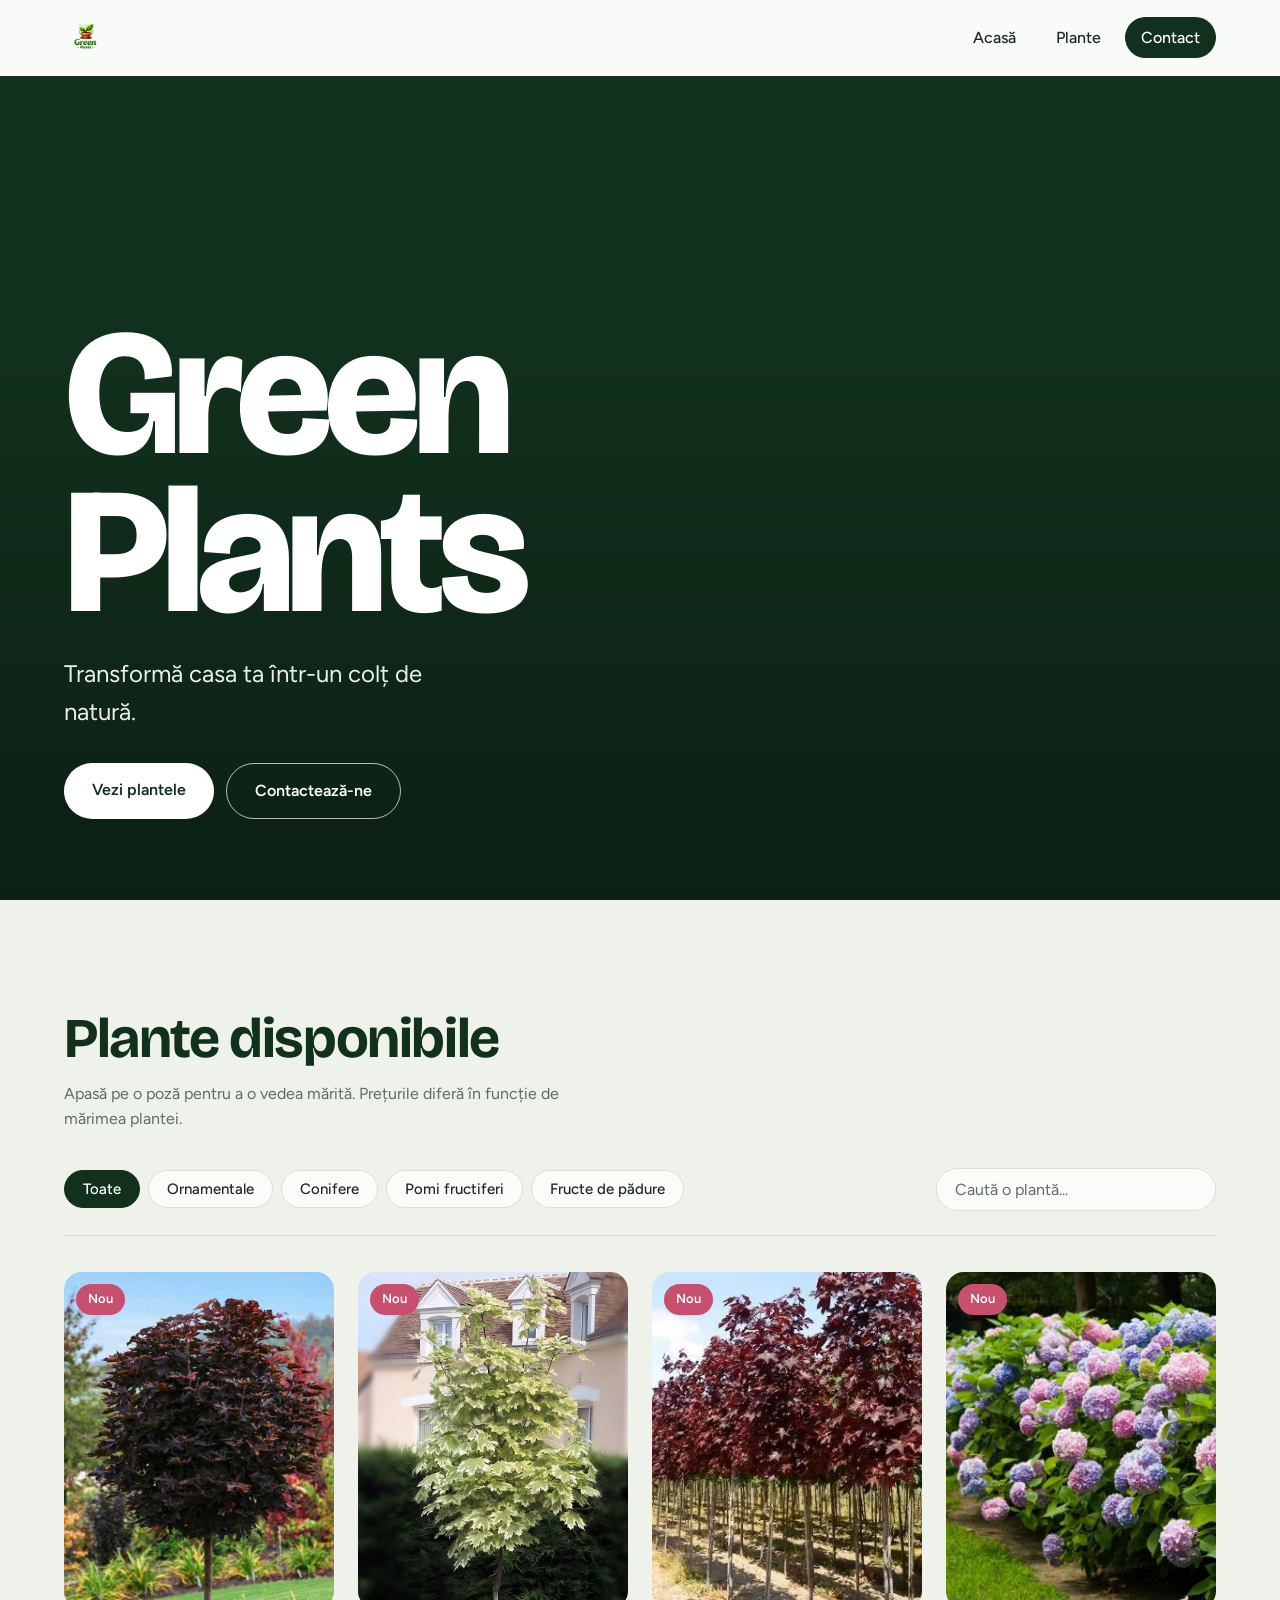
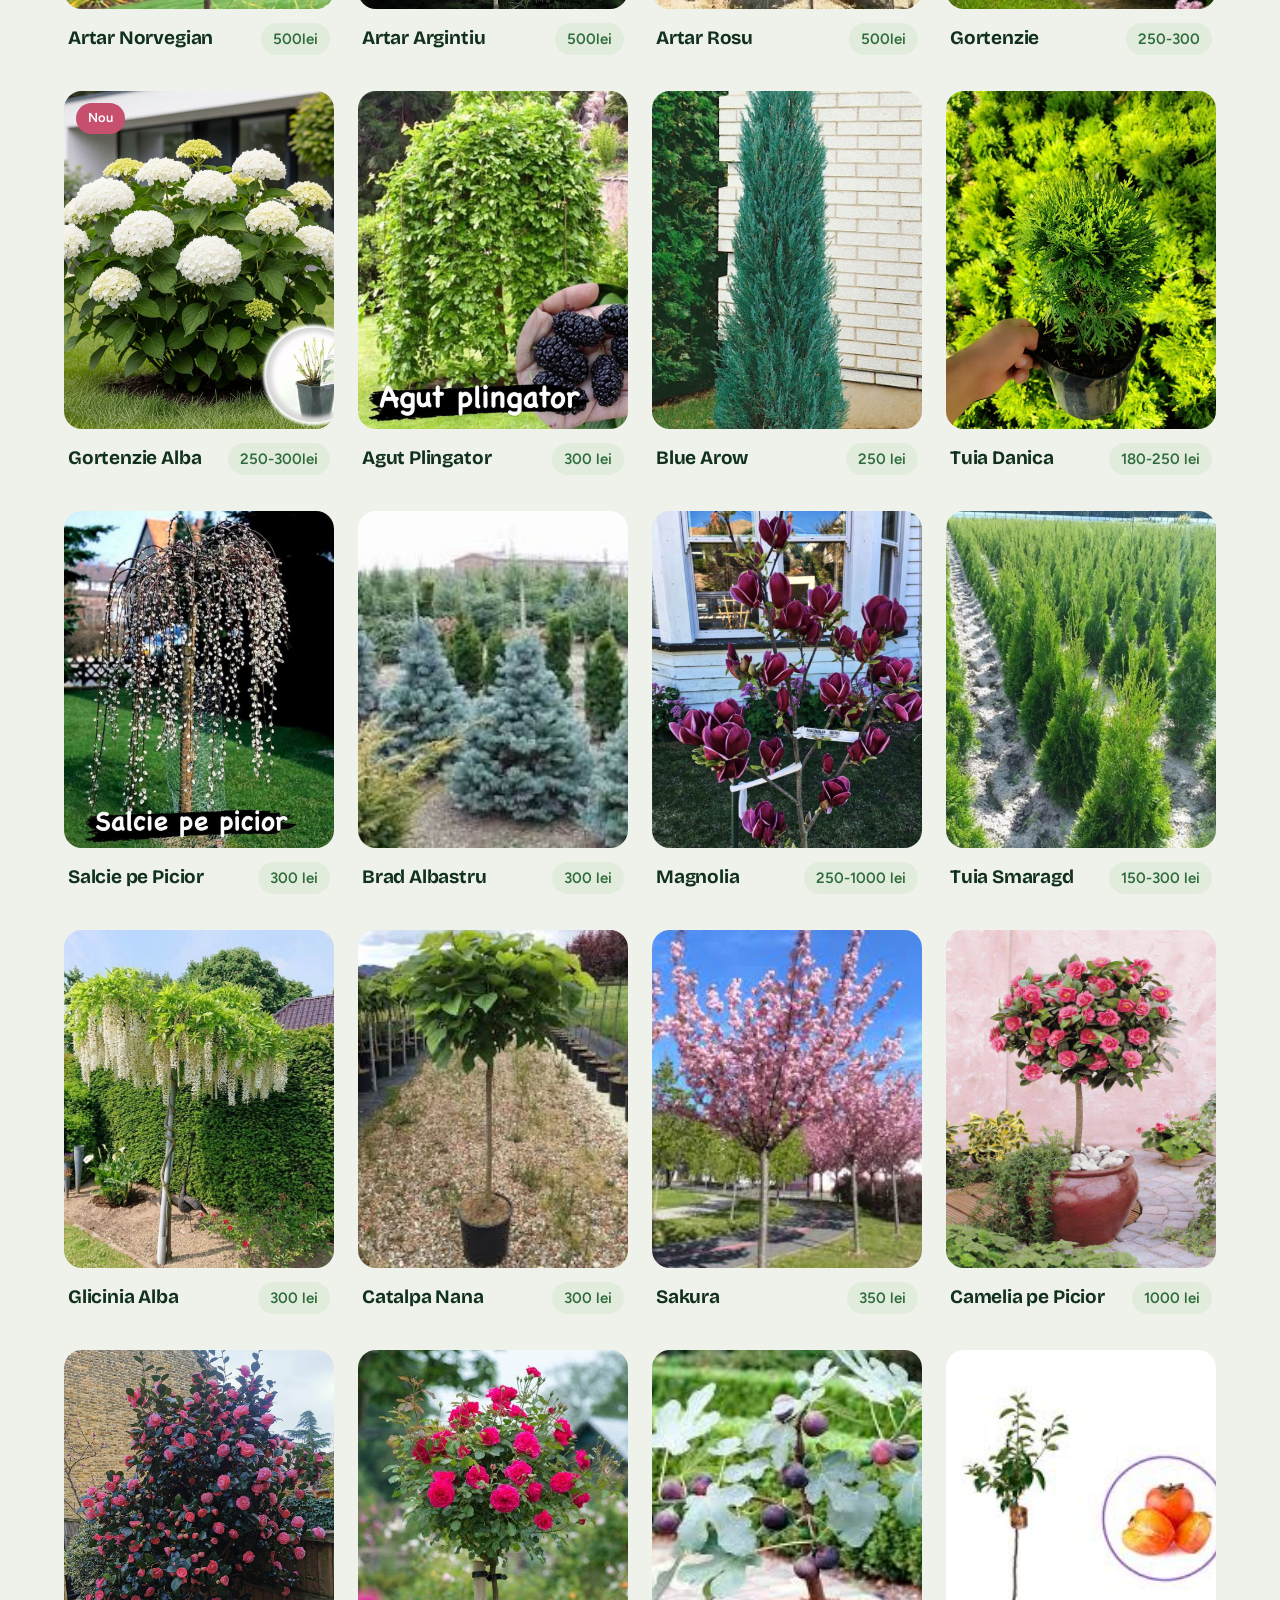
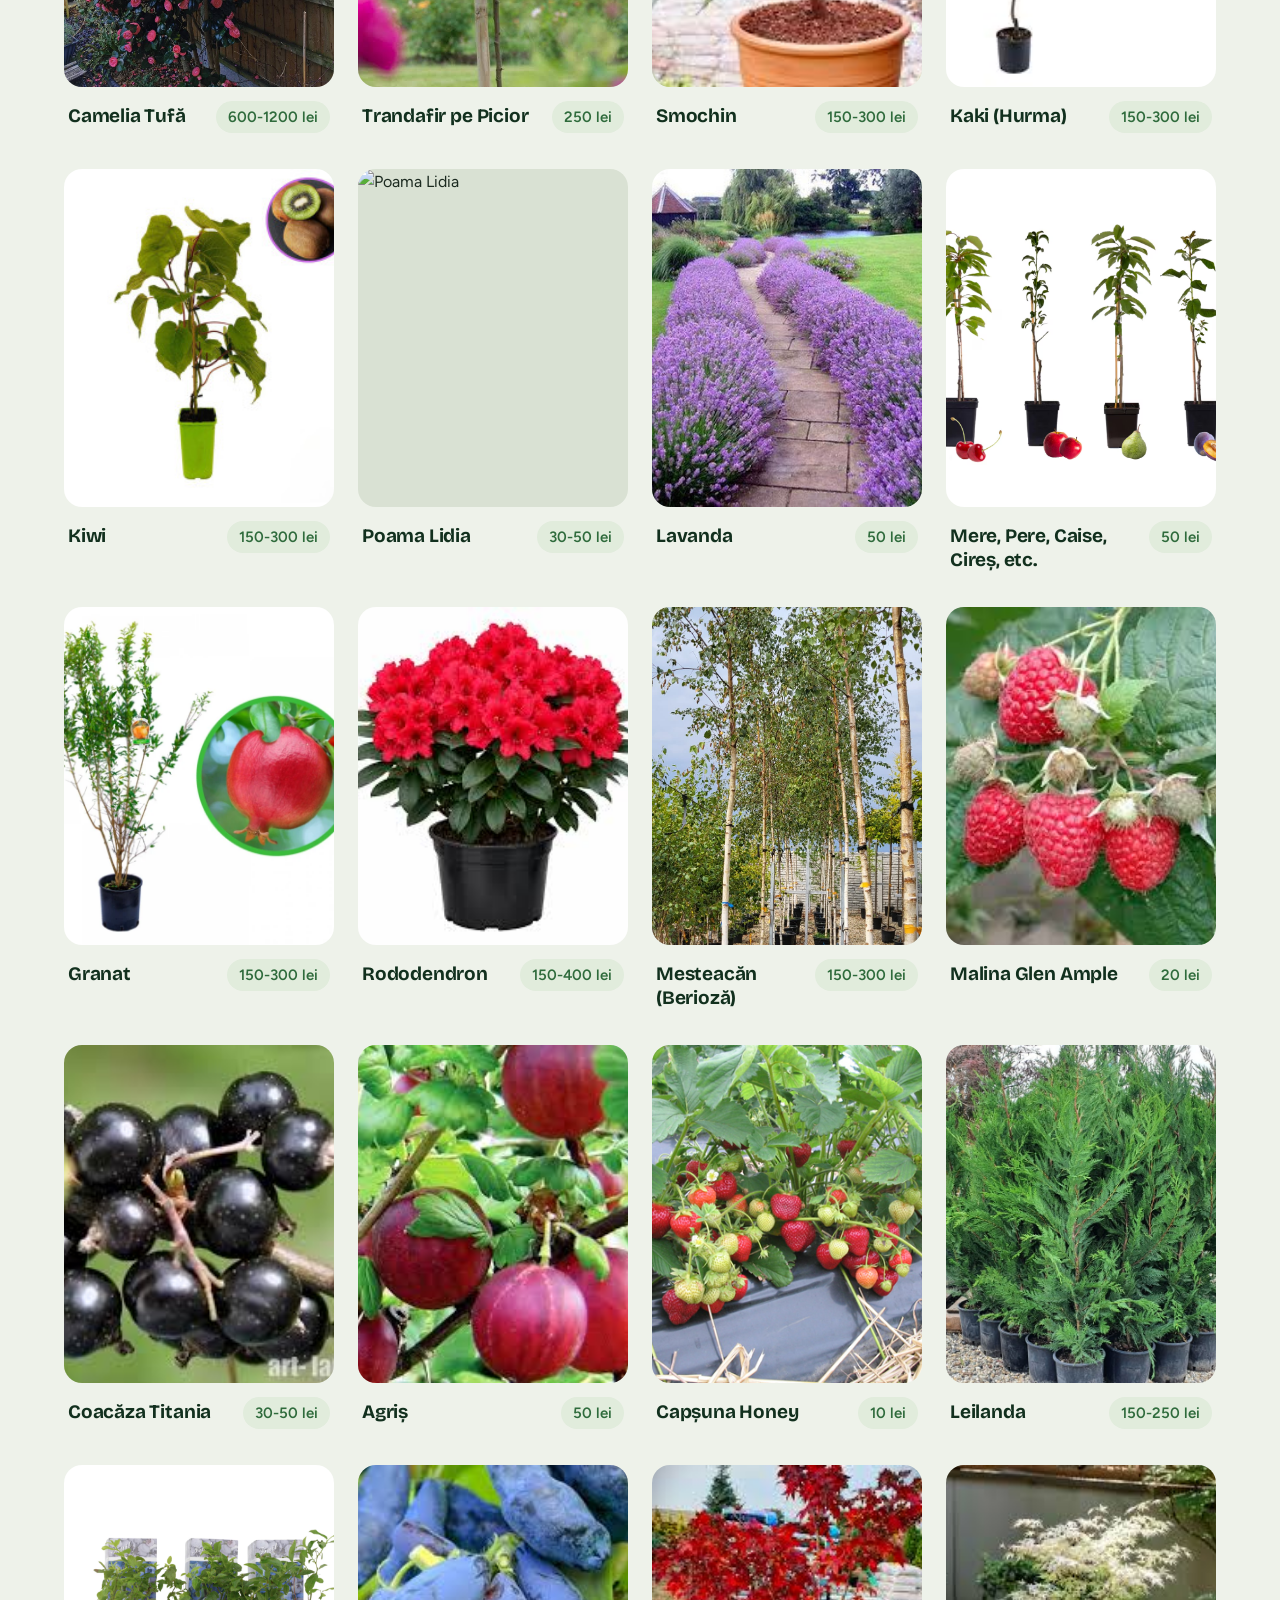
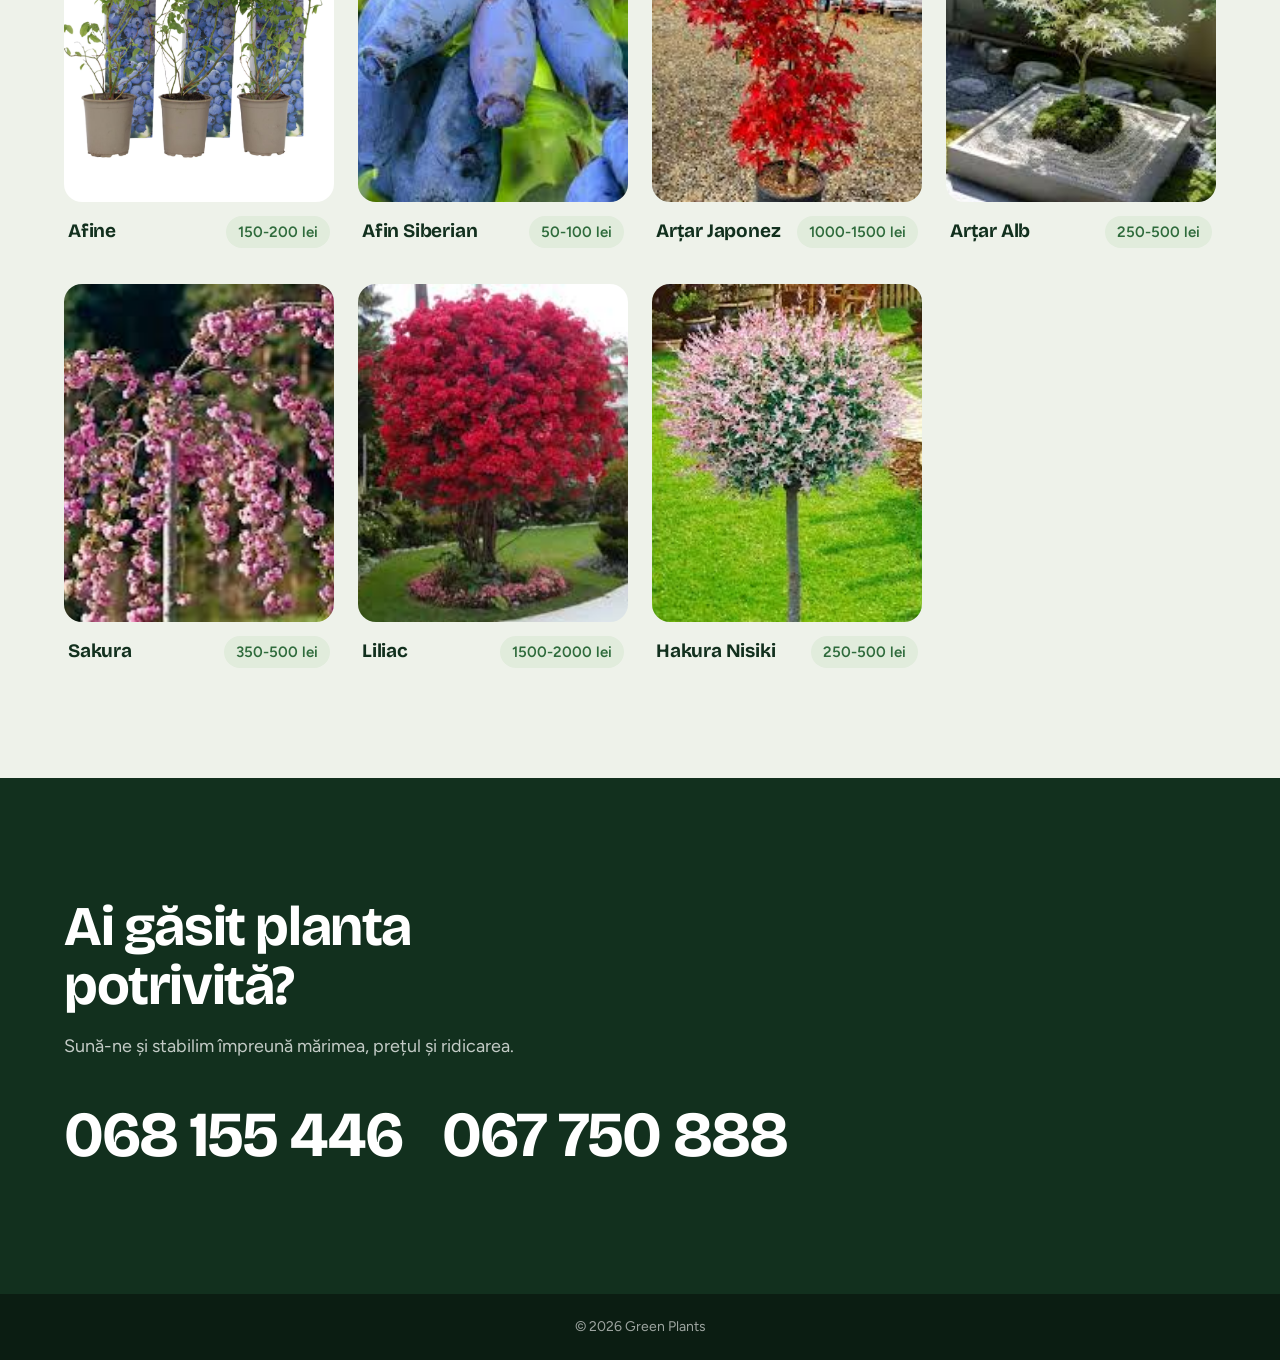
==== commit 6f87fa9e: "Update index.html" ====
--- a/index.html
+++ b/index.html
@@ -105,7 +105,7 @@
     <svg width="20" height="20" viewBox="0 0 24 24" fill="none" stroke="currentColor" stroke-width="2.5" stroke-linecap="round" stroke-linejoin="round"><path d="M12 19V5M5 12l7-7 7 7"/></svg>
 </button>
 
-<script src="plante.js"></script>
+<script>document.write('<script src="plante.js?v=' + Date.now() + '"><\/script>');</script>
 <script src="script.js"></script>
 
 </body>
--- a/style.css
+++ b/style.css
@@ -557,3 +557,29 @@
         scroll-behavior:auto !important;
     }
 }
+
+
+/* ===== ETICHETE: NOU / STOC EPUIZAT ===== */
+.product{ position:relative; }
+
+.badge{
+    position:absolute;
+    top:12px;
+    left:12px;
+    z-index:2;
+    padding:5px 12px;
+    border-radius:999px;
+    font-size:13px;
+    font-weight:600;
+    background:var(--blossom);
+    color:white;
+}
+
+.product.sold-out img{
+    opacity:.45;
+    filter:grayscale(1);
+}
+
+.product.sold-out .badge{
+    background:var(--forest);
+}
